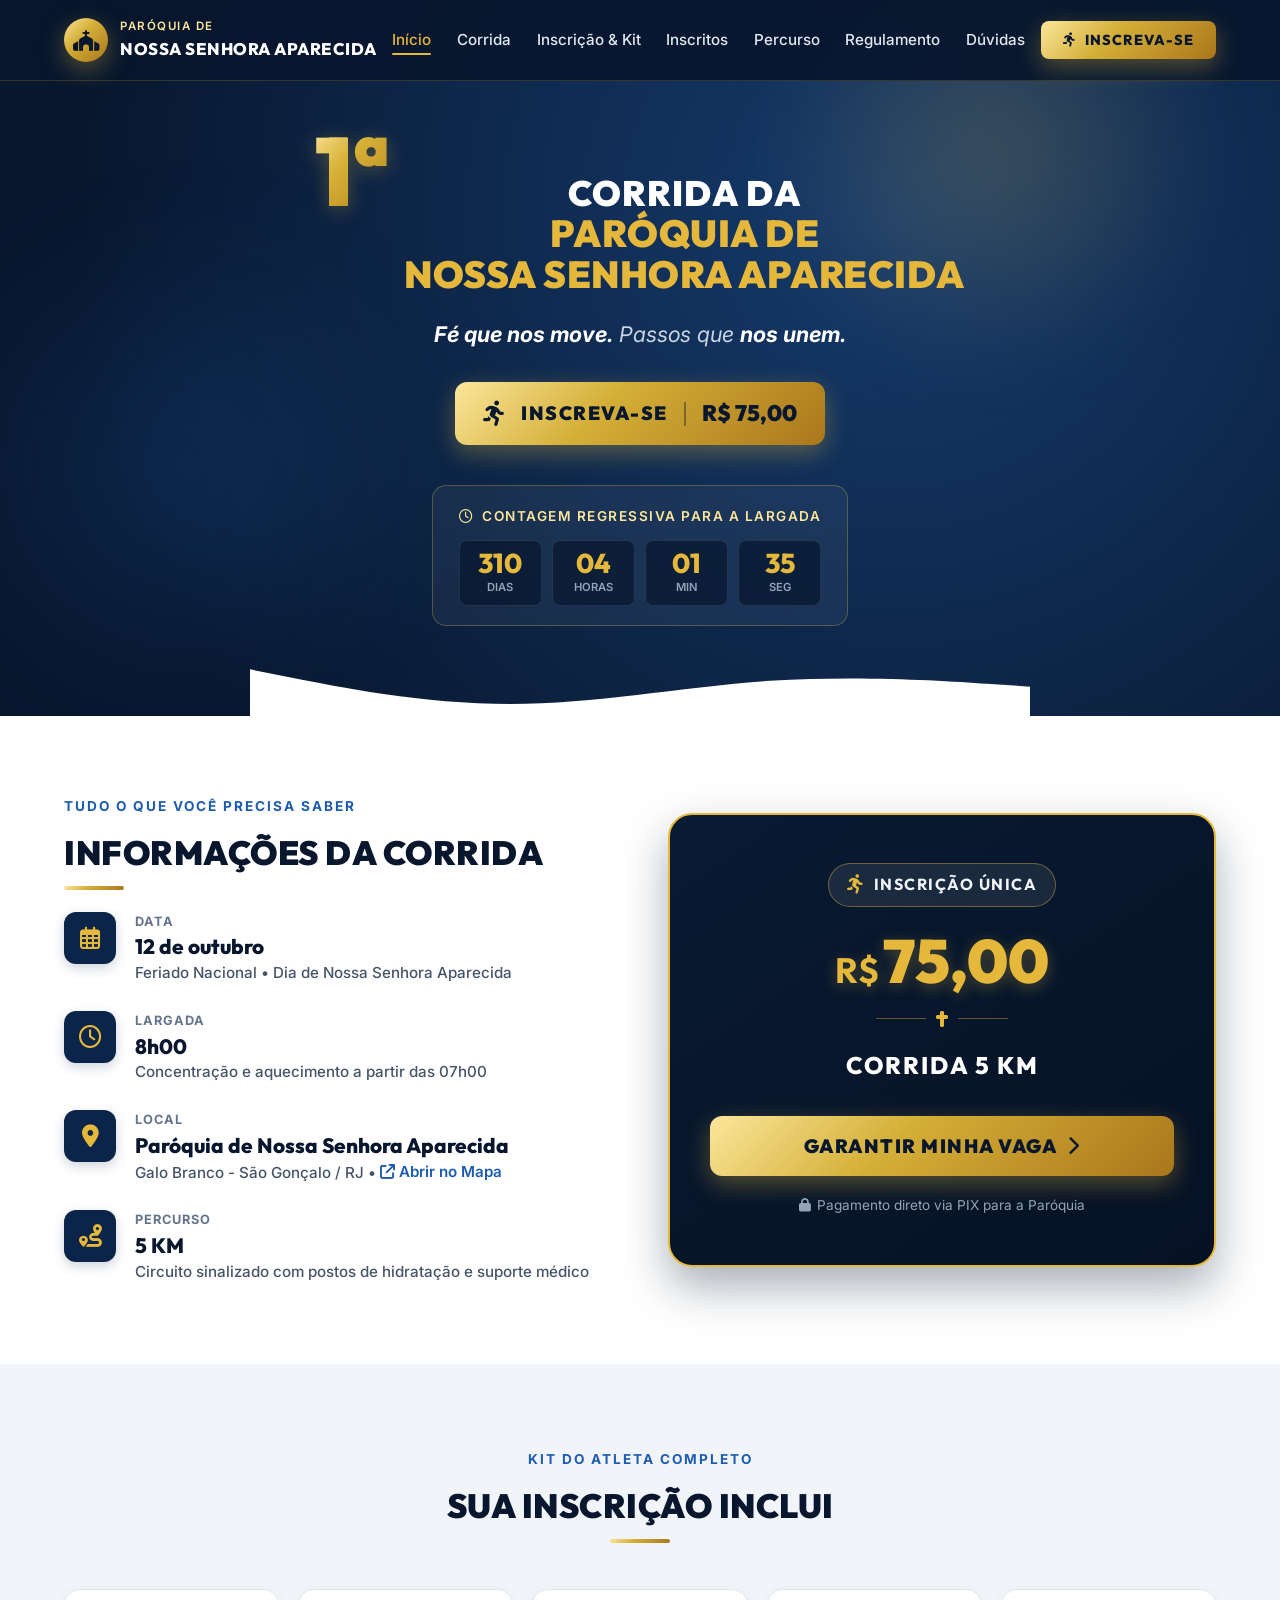
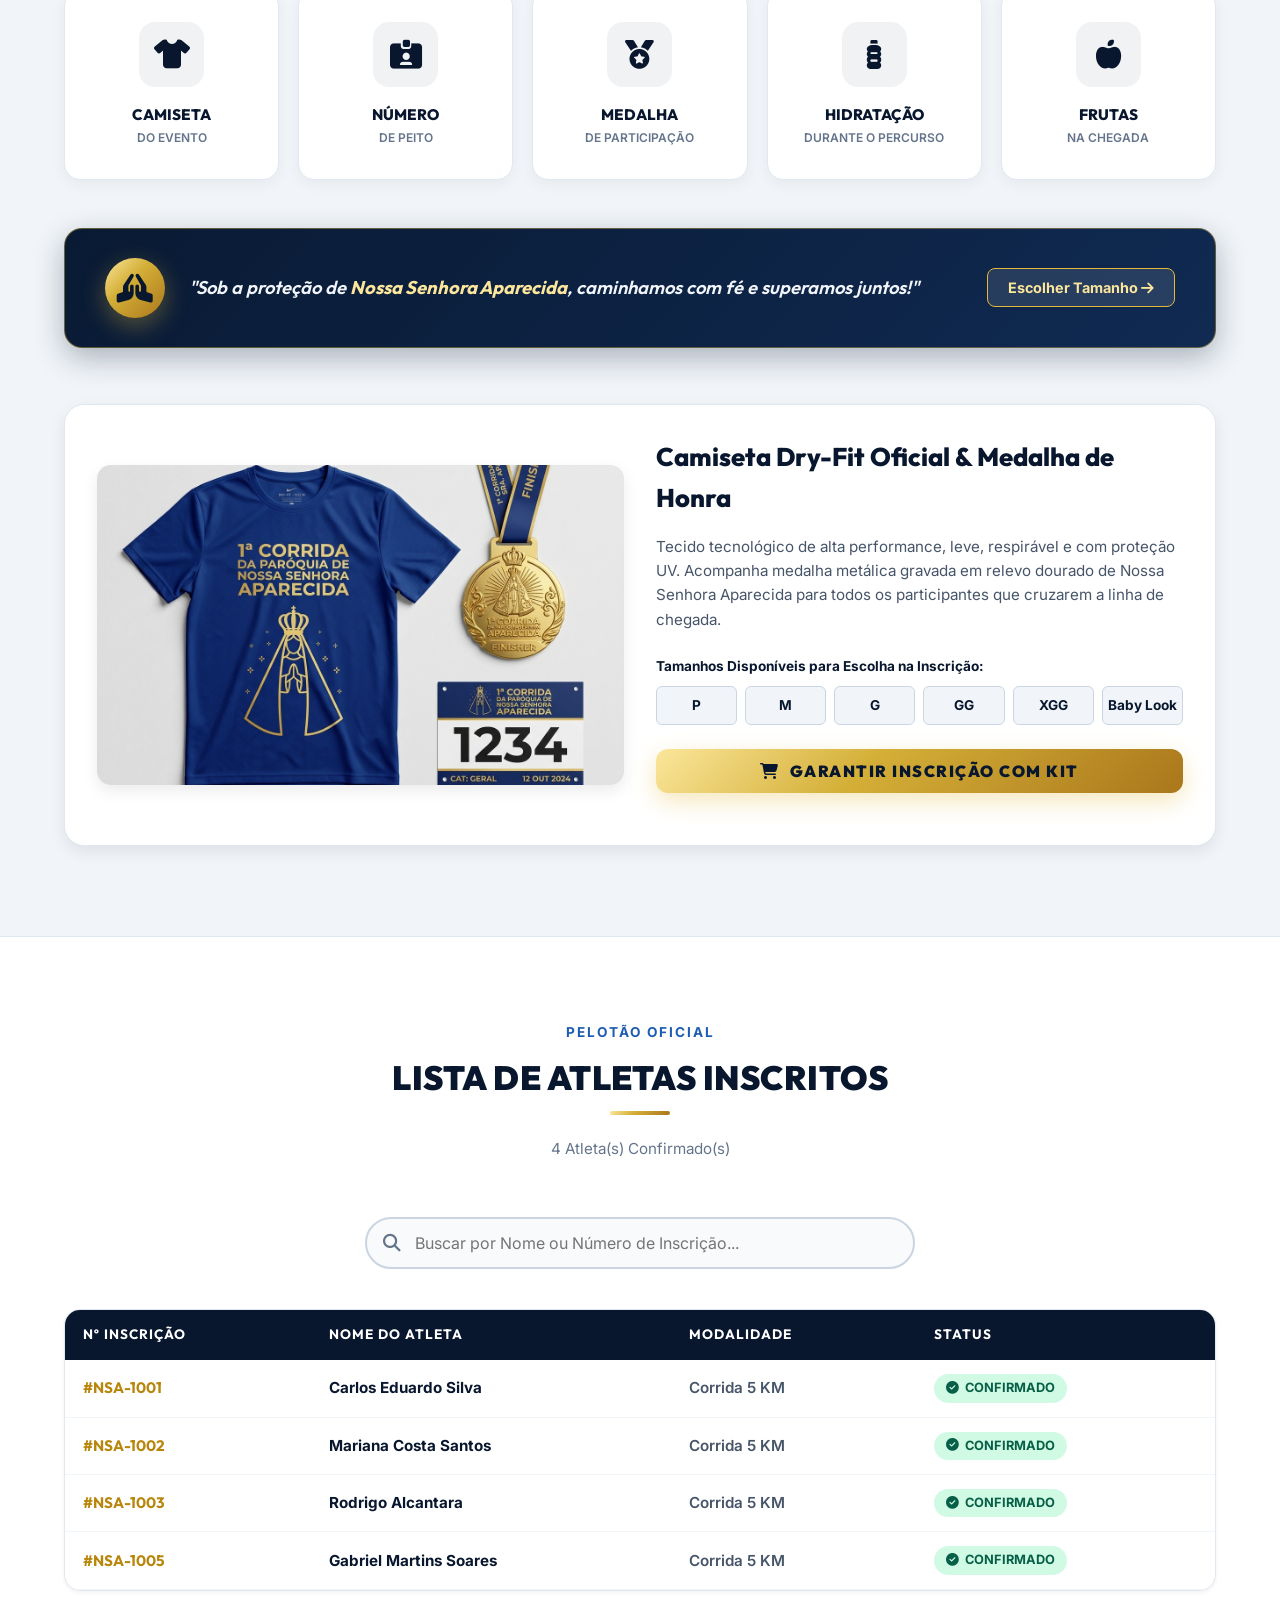
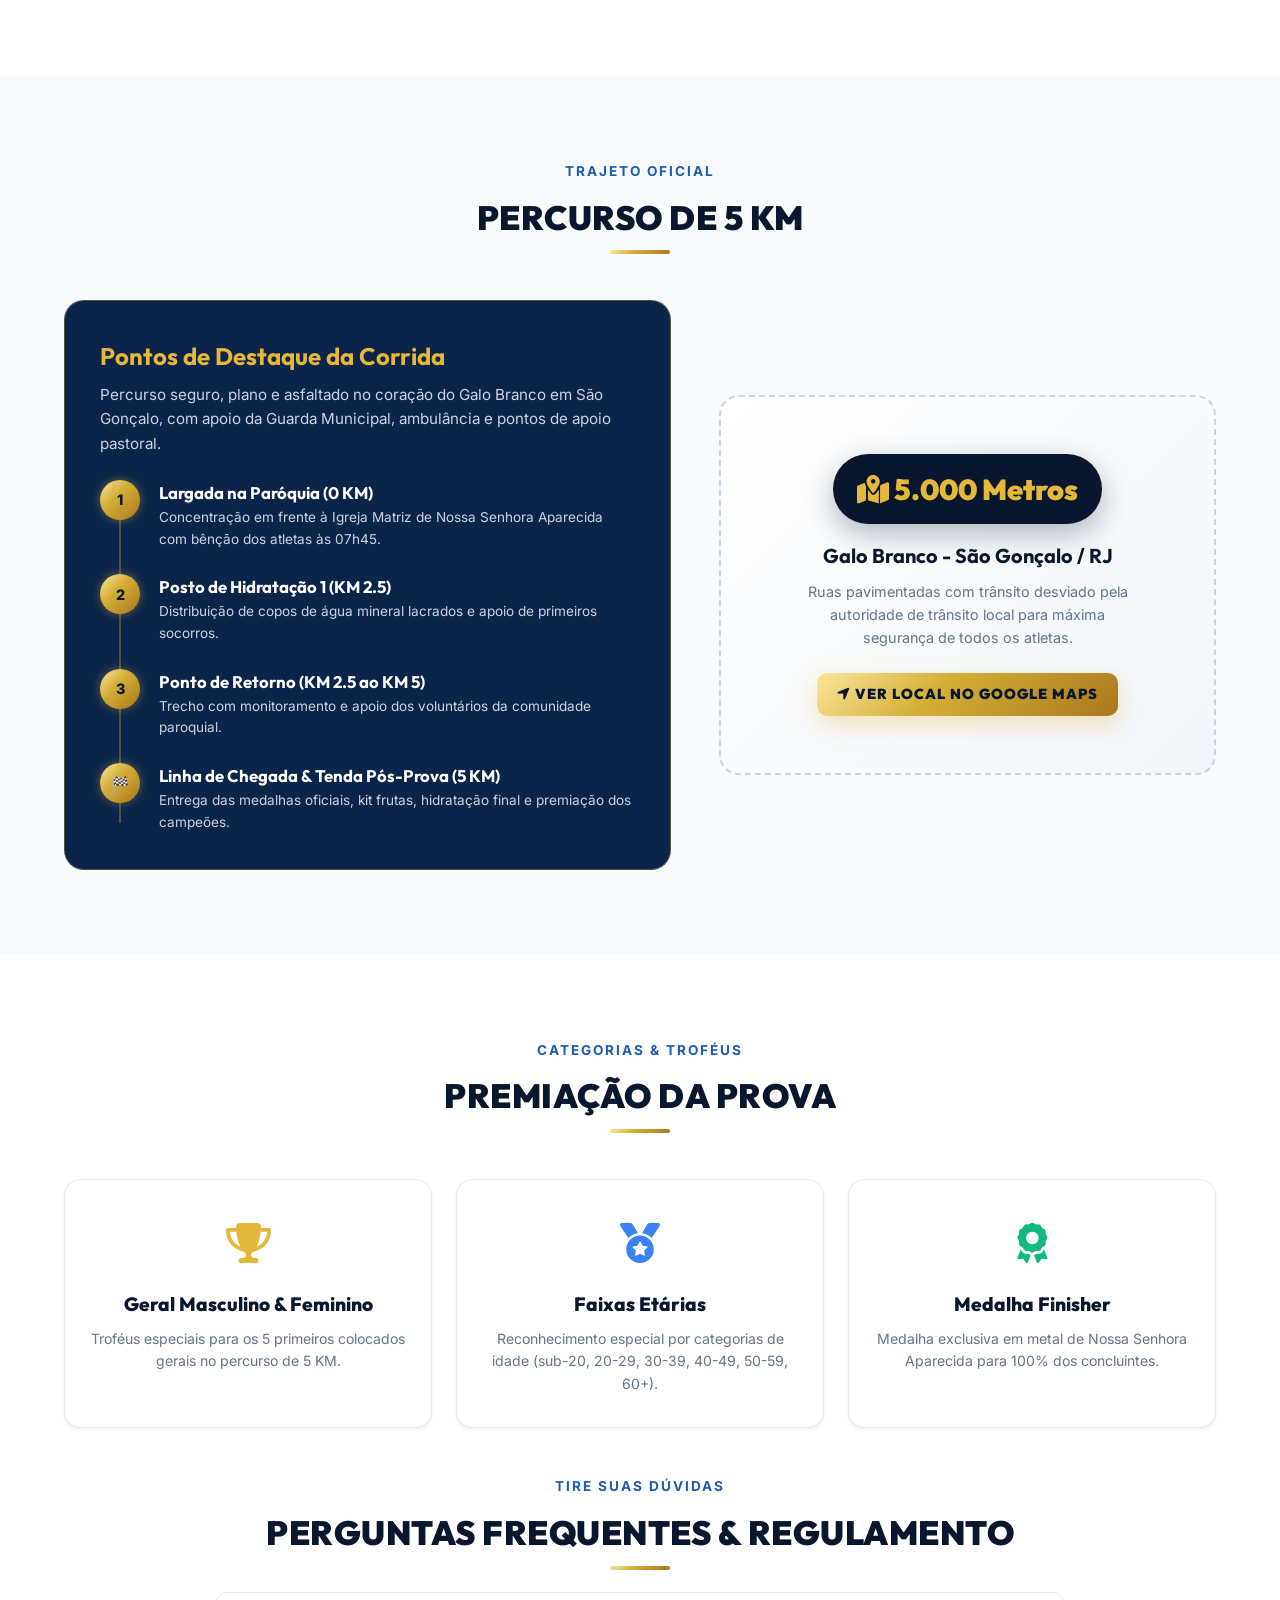
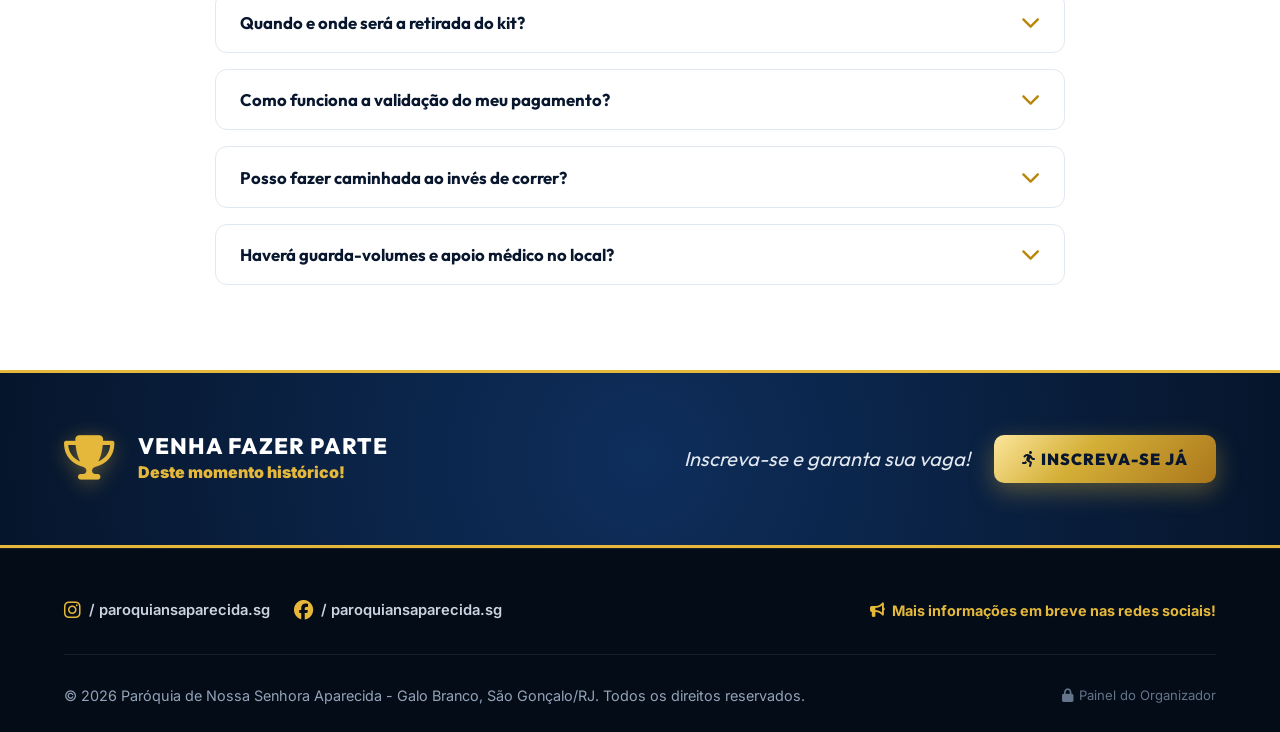
==== index.html @ e805dc50 "Initial commit: 1a Corrida Paroquia Nossa Senhora Aparecida" ====
<!DOCTYPE html>
<html lang="pt-BR">
<head>
  <meta charset="UTF-8">
  <meta name="viewport" content="width=device-width, initial-scale=1.0">
  <title>1ª Corrida da Paróquia de Nossa Senhora Aparecida | Galo Branco - SG</title>
  <meta name="description" content="Participe da 1ª Corrida da Paróquia de Nossa Senhora Aparecida em São Gonçalo/RJ. Percurso de 5 KM, camiseta oficial, medalha de participação, hidratação e frutas. Fé que nos move, passos que nos unem!">
  <meta name="keywords" content="Corrida Nossa Senhora Aparecida, Corrida de Rua São Gonçalo, Corrida 5km Galo Branco, Corrida da Padroeira">
  
  <!-- Favicon -->
  <link rel="icon" type="image/svg+xml" href="data:image/svg+xml,<svg xmlns='http://www.w3.org/2000/svg' viewBox='0 0 24 24' fill='%23e5b83b'><path d='M12 2L15 8L21 9L17 14L18 20L12 17L6 20L7 14L3 9L9 8L12 2Z'/></svg>">
  
  <!-- FontAwesome Icons -->
  <link rel="stylesheet" href="https://cdnjs.cloudflare.com/ajax/libs/font-awesome/6.4.2/css/all.min.css">
  
  <!-- Custom CSS -->
  <link rel="stylesheet" href="css/style.css">
</head>
<body>

  <!-- ==================== HEADER / NAVBAR ==================== -->
  <header class="header" id="header">
    <div class="container navbar">
      <a href="#inicio" class="nav-brand">
        <div class="brand-icon">
          <i class="fa-solid fa-church"></i>
        </div>
        <div class="brand-text">
          <span class="brand-sub">Paróquia de</span>
          <span class="brand-title">Nossa Senhora Aparecida</span>
        </div>
      </a>

      <nav>
        <ul class="nav-menu" id="nav-menu">
          <li><a href="#inicio" class="nav-link active">Início</a></li>
          <li><a href="#informacoes" class="nav-link">Corrida</a></li>
          <li><a href="#kit" class="nav-link">Inscrição & Kit</a></li>
          <li><a href="#inscritos" class="nav-link">Inscritos</a></li>
          <li><a href="#percurso" class="nav-link">Percurso</a></li>
          <li><a href="#regulamento" class="nav-link">Regulamento</a></li>
          <li><a href="#faq" class="nav-link">Dúvidas</a></li>
        </ul>
      </nav>

      <div style="display: flex; align-items: center; gap: 12px;">
        <button class="btn-header-cta" onclick="openRegistrationModal()">
          <i class="fa-solid fa-person-running"></i>
          <span>Inscreva-se</span>
        </button>
        <button class="nav-toggle" id="nav-toggle" aria-label="Abrir Menu">
          <i class="fa-solid fa-bars"></i>
        </button>
      </div>
    </div>
  </header>

  <!-- ==================== HERO SECTION ==================== -->
  <section class="hero" id="inicio">
    <div class="hero-glow-1"></div>
    <div class="hero-glow-2"></div>

    <div class="container hero-grid">
      <div class="hero-content">
        <div class="hero-edition">
          <span class="hero-number">1ª</span>
          <div class="hero-title-group">
            <h1 class="hero-title-top">Corrida da</h1>
            <h2 class="hero-title-church">Paróquia de<br>Nossa Senhora Aparecida</h2>
          </div>
        </div>

        <p class="hero-slogan">
          <strong>Fé que nos move.</strong> Passos que <strong>nos unem.</strong>
        </p>

        <div class="hero-cta-box" onclick="openRegistrationModal()">
          <span class="runner-icon"><i class="fa-solid fa-person-running"></i></span>
          <span class="cta-action">Inscreva-se</span>
          <span class="cta-divider"></span>
          <span class="cta-price">R$ 75,00</span>
        </div>

        <!-- Contagem Regressiva -->
        <div class="countdown-container">
          <div class="countdown-title">
            <i class="fa-regular fa-clock"></i>
            <span>Contagem Regressiva para a Largada</span>
          </div>
          <div class="countdown-grid">
            <div class="countdown-card">
              <div class="countdown-val" id="cd-days">00</div>
              <div class="countdown-lbl">Dias</div>
            </div>
            <div class="countdown-card">
              <div class="countdown-val" id="cd-hours">00</div>
              <div class="countdown-lbl">Horas</div>
            </div>
            <div class="countdown-card">
              <div class="countdown-val" id="cd-minutes">00</div>
              <div class="countdown-lbl">Min</div>
            </div>
            <div class="countdown-card">
              <div class="countdown-val" id="cd-seconds">00</div>
              <div class="countdown-lbl">Seg</div>
            </div>
          </div>
        </div>
      </div>
      </div>
    </div>

    <!-- Divisória em Onda Estilizada -->
    <div class="hero-wave-divider">
      <svg viewBox="0 0 1440 120" fill="none" xmlns="http://www.w3.org/2000/svg">
        <path d="M0,32L80,48C160,64,320,96,480,96C640,96,800,64,960,53.3C1120,43,1280,53,1360,58.7L1440,64L1440,120L1360,120C1280,120,1120,120,960,120C800,120,640,120,480,120C320,120,160,120,80,120L0,120Z" fill="#ffffff"/>
      </svg>
    </div>
  </section>

  <!-- ==================== INFORMAÇÕES DA CORRIDA & CARD DESTAQUE ==================== -->
  <section class="section-info-highlight" id="informacoes">
    <div class="container info-highlight-grid">
      
      <!-- Informações à Esquerda -->
      <div class="info-left-pane">
        <span class="section-tag">Tudo o que você precisa saber</span>
        <h2 class="section-main-title">Informações da Corrida</h2>

        <div class="info-list">
          <!-- Data -->
          <div class="info-item">
            <div class="info-icon-wrapper">
              <i class="fa-regular fa-calendar-days"></i>
            </div>
            <div class="info-content-box">
              <span class="info-label">Data</span>
              <span class="info-val">12 de outubro</span>
              <span class="info-subtext">Feriado Nacional • Dia de Nossa Senhora Aparecida</span>
            </div>
          </div>

          <!-- Largada -->
          <div class="info-item">
            <div class="info-icon-wrapper">
              <i class="fa-regular fa-clock"></i>
            </div>
            <div class="info-content-box">
              <span class="info-label">Largada</span>
              <span class="info-val">8h00</span>
              <span class="info-subtext">Concentração e aquecimento a partir das 07h00</span>
            </div>
          </div>

          <!-- Local -->
          <div class="info-item">
            <div class="info-icon-wrapper">
              <i class="fa-solid fa-location-dot"></i>
            </div>
            <div class="info-content-box">
              <span class="info-label">Local</span>
              <span class="info-val">Paróquia de Nossa Senhora Aparecida</span>
              <span class="info-subtext">Galo Branco - São Gonçalo / RJ • <a href="https://maps.google.com/?q=Paróquia+Nossa+Senhora+Aparecida+Galo+Branco+Sao+Goncalo" target="_blank" rel="noopener"><i class="fa-solid fa-arrow-up-right-from-square"></i> Abrir no Mapa</a></span>
            </div>
          </div>

          <!-- Percurso -->
          <div class="info-item">
            <div class="info-icon-wrapper">
              <i class="fa-solid fa-route"></i>
            </div>
            <div class="info-content-box">
              <span class="info-label">Percurso</span>
              <span class="info-val">5 KM</span>
              <span class="info-subtext">Circuito sinalizado com postos de hidratação e suporte médico</span>
            </div>
          </div>
        </div>
      </div>

      <!-- Card Inscrição Única à Direita -->
      <div class="card-registration-highlight">
        <div class="card-reg-header">
          <i class="fa-solid fa-person-running card-reg-header-icon"></i>
          <span class="card-reg-header-text">Inscrição Única</span>
        </div>

        <div class="card-reg-price">
          <span>R$</span>75,00
        </div>

        <div class="card-reg-divider">
          <i class="fa-solid fa-cross"></i>
        </div>

        <div class="card-reg-modality">
          Corrida 5 KM
        </div>

        <button class="btn-guarantee-spot" onclick="openRegistrationModal()">
          <span>Garantir Minha Vaga</span>
          <i class="fa-solid fa-chevron-right"></i>
        </button>

        <div class="card-reg-security">
          <i class="fa-solid fa-lock"></i>
          <span>Pagamento direto via PIX para a Paróquia</span>
        </div>
      </div>

    </div>
  </section>

  <!-- ==================== SUA INSCRIÇÃO INCLUI ==================== -->
  <section class="section-included" id="kit">
    <div class="container">
      
      <div class="section-center-header">
        <span class="section-tag">Kit do Atleta Completo</span>
        <h2 class="section-main-title">Sua Inscrição Inclui</h2>
      </div>

      <!-- 5 Itens Oficiais -->
      <div class="kit-grid">
        <div class="kit-item-card">
          <div class="kit-icon-box">
            <i class="fa-solid fa-shirt"></i>
          </div>
          <h3 class="kit-item-title">Camiseta</h3>
          <p class="kit-item-desc">do Evento</p>
        </div>

        <div class="kit-item-card">
          <div class="kit-icon-box">
            <i class="fa-solid fa-id-card-clip"></i>
          </div>
          <h3 class="kit-item-title">Número</h3>
          <p class="kit-item-desc">de Peito</p>
        </div>

        <div class="kit-item-card">
          <div class="kit-icon-box">
            <i class="fa-solid fa-medal"></i>
          </div>
          <h3 class="kit-item-title">Medalha</h3>
          <p class="kit-item-desc">de Participação</p>
        </div>

        <div class="kit-item-card">
          <div class="kit-icon-box">
            <i class="fa-solid fa-bottle-water"></i>
          </div>
          <h3 class="kit-item-title">Hidratação</h3>
          <p class="kit-item-desc">durante o percurso</p>
        </div>

        <div class="kit-item-card">
          <div class="kit-icon-box">
            <i class="fa-solid fa-apple-whole"></i>
          </div>
          <h3 class="kit-item-title">Frutas</h3>
          <p class="kit-item-desc">na chegada</p>
        </div>
      </div>

      <!-- Banner Devocional -->
      <div class="devotional-banner">
        <div class="devotional-left">
          <div class="devotional-icon-wrap">
            <i class="fa-solid fa-hands-praying"></i>
          </div>
          <p class="devotional-quote">
            "Sob a proteção de <span>Nossa Senhora Aparecida</span>, caminhamos com fé e superamos juntos!"
          </p>
        </div>
        <button class="btn-view-kit-modal" onclick="openRegistrationModal()">
          Escolher Tamanho <i class="fa-solid fa-arrow-right"></i>
        </button>
      </div>

      <!-- Showcase Visual do Kit -->
      <div class="kit-visual-showcase">
        <div class="kit-showcase-img">
          <img src="assets/kit.jpg" alt="Kit Oficial da 1ª Corrida da Paróquia de Nossa Senhora Aparecida">
        </div>
        <div class="kit-showcase-content">
          <h3>Camiseta Dry-Fit Oficial & Medalha de Honra</h3>
          <p>
            Tecido tecnológico de alta performance, leve, respirável e com proteção UV. Acompanha medalha metálica gravada em relevo dourado de Nossa Senhora Aparecida para todos os participantes que cruzarem a linha de chegada.
          </p>
          <div style="margin-bottom: 0.5rem; font-weight: 700; font-size: 0.85rem; color: var(--color-primary-navy);">
            Tamanhos Disponíveis para Escolha na Inscrição:
          </div>
          <div class="size-table-preview">
            <div class="size-pill">P</div>
            <div class="size-pill">M</div>
            <div class="size-pill">G</div>
            <div class="size-pill">GG</div>
            <div class="size-pill">XGG</div>
            <div class="size-pill">Baby Look</div>
          </div>
          <button class="btn-guarantee-spot" style="padding: 12px 20px; font-size: 1rem;" onclick="openRegistrationModal()">
            <i class="fa-solid fa-cart-shopping"></i> Garantir Inscrição com Kit
          </button>
        </div>
      </div>

    </div>
  </section>

  <!-- ==================== LISTA DE INSCRITOS (CONFIRMADOS) ==================== -->
  <section class="section-athletes-list" id="inscritos">
    <div class="container">
      <div class="section-center-header">
        <span class="section-tag">Pelotão Oficial</span>
        <h2 class="section-main-title">Lista de Atletas Inscritos</h2>
        <p style="color: #64748b; font-size: 0.95rem; margin-top: 0.5rem;" id="publicAthletesCount">
          Carregando inscritos...
        </p>
      </div>

      <!-- Barra de Busca -->
      <div class="athletes-search-box">
        <i class="fa-solid fa-magnifying-glass search-icon"></i>
        <input type="text" class="search-input" placeholder="Buscar por Nome ou Número de Inscrição..." oninput="handlePublicSearch(event)">
      </div>

      <!-- Tabela de Inscritos -->
      <div class="athletes-table-card">
        <div style="overflow-x: auto;">
          <table class="athletes-table">
            <thead>
              <tr>
                <th>Nº Inscrição</th>
                <th>Nome do Atleta</th>
                <th>Modalidade</th>
                <th>Status</th>
              </tr>
            </thead>
            <tbody id="publicAthletesTableBody">
              <!-- Preenchido dinamicamente via app.js -->
            </tbody>
          </table>
        </div>
      </div>
    </div>
  </section>

  <!-- ==================== PERCURSO 5 KM ==================== -->
  <section class="section-route" id="percurso">
    <div class="container">
      <div class="section-center-header">
        <span class="section-tag">Trajeto Oficial</span>
        <h2 class="section-main-title">Percurso de 5 KM</h2>
      </div>

      <div class="route-grid">
        <div class="route-info-box">
          <h3 style="font-family: var(--font-heading); font-size: 1.5rem; color: var(--color-gold); margin-bottom: 0.5rem;">
            Pontos de Destaque da Corrida
          </h3>
          <p style="font-size: 0.95rem; color: #cbd5e1;">
            Percurso seguro, plano e asfaltado no coração do Galo Branco em São Gonçalo, com apoio da Guarda Municipal, ambulância e pontos de apoio pastoral.
          </p>

          <div class="route-steps-timeline">
            <div class="route-step">
              <div class="route-step-icon">1</div>
              <div class="route-step-text">
                <h4>Largada na Paróquia (0 KM)</h4>
                <p>Concentração em frente à Igreja Matriz de Nossa Senhora Aparecida com bênção dos atletas às 07h45.</p>
              </div>
            </div>

            <div class="route-step">
              <div class="route-step-icon">2</div>
              <div class="route-step-text">
                <h4>Posto de Hidratação 1 (KM 2.5)</h4>
                <p>Distribuição de copos de água mineral lacrados e apoio de primeiros socorros.</p>
              </div>
            </div>

            <div class="route-step">
              <div class="route-step-icon">3</div>
              <div class="route-step-text">
                <h4>Ponto de Retorno (KM 2.5 ao KM 5)</h4>
                <p>Trecho com monitoramento e apoio dos voluntários da comunidade paroquial.</p>
              </div>
            </div>

            <div class="route-step">
              <div class="route-step-icon">🏁</div>
              <div class="route-step-text">
                <h4>Linha de Chegada & Tenda Pós-Prova (5 KM)</h4>
                <p>Entrega das medalhas oficiais, kit frutas, hidratação final e premiação dos campeões.</p>
              </div>
            </div>
          </div>
        </div>

        <div class="route-map-visual">
          <div class="route-map-badge">
            <i class="fa-solid fa-map-location-dot"></i> 5.000 Metros
          </div>
          <h4 style="font-family: var(--font-heading); font-size: 1.25rem; color: var(--color-primary-navy); margin-bottom: 0.5rem;">
            Galo Branco - São Gonçalo / RJ
          </h4>
          <p style="color: #64748b; font-size: 0.9rem; max-width: 320px; margin-bottom: 1.5rem;">
            Ruas pavimentadas com trânsito desviado pela autoridade de trânsito local para máxima segurança de todos os atletas.
          </p>
          <a href="https://maps.google.com/?q=Paróquia+Nossa+Senhora+Aparecida+Galo+Branco+Sao+Goncalo" target="_blank" rel="noopener" class="btn-banner-action" style="font-size: 0.9rem; padding: 10px 20px;">
            <i class="fa-solid fa-location-arrow"></i> Ver Local no Google Maps
          </a>
        </div>
      </div>
    </div>
  </section>

  <!-- ==================== PREMIAÇÃO & REGULAMENTO ==================== -->
  <section class="section-rules" id="regulamento">
    <div class="container">
      <div class="section-center-header">
        <span class="section-tag">Categorias & Troféus</span>
        <h2 class="section-main-title">Premiação da Prova</h2>
      </div>

      <div class="prizes-grid">
        <div class="prize-card">
          <div class="prize-badge-icon" style="color: #e5b83b;">
            <i class="fa-solid fa-trophy"></i>
          </div>
          <h3 class="prize-title">Geral Masculino & Feminino</h3>
          <p class="prize-desc">Troféus especiais para os 5 primeiros colocados gerais no percurso de 5 KM.</p>
        </div>

        <div class="prize-card">
          <div class="prize-badge-icon" style="color: #3b82f6;">
            <i class="fa-solid fa-medal"></i>
          </div>
          <h3 class="prize-title">Faixas Etárias</h3>
          <p class="prize-desc">Reconhecimento especial por categorias de idade (sub-20, 20-29, 30-39, 40-49, 50-59, 60+).</p>
        </div>

        <div class="prize-card">
          <div class="prize-badge-icon" style="color: #10b981;">
            <i class="fa-solid fa-award"></i>
          </div>
          <h3 class="prize-title">Medalha Finisher</h3>
          <p class="prize-desc">Medalha exclusiva em metal de Nossa Senhora Aparecida para 100% dos concluintes.</p>
        </div>
      </div>

      <!-- FAQ & Regras -->
      <div class="section-center-header" style="margin-bottom: 2rem;" id="faq">
        <span class="section-tag">Tire suas Dúvidas</span>
        <h2 class="section-main-title">Perguntas Frequentes & Regulamento</h2>
      </div>

      <div class="faq-accordion">
        <div class="faq-item">
          <button class="faq-question">
            <span>Quando e onde será a retirada do kit?</span>
            <i class="fa-solid fa-chevron-down faq-icon"></i>
          </button>
          <div class="faq-answer">
            <p>A entrega dos kits ocorrerá na secretaria da Paróquia de Nossa Senhora Aparecida nos dias 10 e 11 de Outubro, das 09h às 18h, e no dia da prova das 06h30 às 07h30 (apenas para inscritos de outras cidades). Apresente documento com foto e o comprovante de inscrição.</p>
          </div>
        </div>

        <div class="faq-item">
          <button class="faq-question">
            <span>Como funciona a validação do meu pagamento?</span>
            <i class="fa-solid fa-chevron-down faq-icon"></i>
          </button>
          <div class="faq-answer">
            <p>Ao concluir a inscrição pelo site, efetue o PIX no valor de R$ 75,00 e clique no botão para enviar o comprovante no WhatsApp da Paróquia. A equipe paroquial validará seu pagamento e seu nome aparecerá na aba "Inscritos" como confirmado.</p>
          </div>
        </div>

        <div class="faq-item">
          <button class="faq-question">
            <span>Posso fazer caminhada ao invés de correr?</span>
            <i class="fa-solid fa-chevron-down faq-icon"></i>
          </button>
          <div class="faq-answer">
            <p>Com certeza! O evento celebra a união e a devoção. Você pode completar o percurso no seu próprio ritmo, seja correndo ou caminhando com a sua família.</p>
          </div>
        </div>

        <div class="faq-item">
          <button class="faq-question">
            <span>Haverá guarda-volumes e apoio médico no local?</span>
            <i class="fa-solid fa-chevron-down faq-icon"></i>
          </button>
          <div class="faq-answer">
            <p>Sim, contaremos com guarda-volumes gratuito para itens pessoais, banheiros, postos de água, frutas e equipe de socorristas com ambulância de prontidão durante todo o evento.</p>
          </div>
        </div>
      </div>

    </div>
  </section>

  <!-- ==================== BANNER DE CHAMADA ==================== -->
  <section class="section-cta-banner">
    <div class="container cta-banner-wrapper">
      <div class="cta-banner-left">
        <div class="trophy-badge">
          <i class="fa-solid fa-trophy"></i>
        </div>
        <div class="cta-banner-text">
          <h3>Venha fazer parte</h3>
          <span>Deste momento histórico!</span>
        </div>
      </div>

      <div class="cta-banner-right">
        <p>Inscreva-se e garanta sua vaga!</p>
        <button class="btn-banner-action" onclick="openRegistrationModal()">
          <i class="fa-solid fa-person-running"></i> Inscreva-se Já
        </button>
      </div>
    </div>
  </section>

  <!-- ==================== FOOTER ==================== -->
  <footer class="footer">
    <div class="container">
      <div class="footer-top">
        <div class="footer-social-links">
          <a href="https://instagram.com/paroquiansaparecida.sg" target="_blank" rel="noopener" class="social-link-item">
            <i class="fa-brands fa-instagram" style="font-size: 1.2rem; color: var(--color-gold);"></i>
            <span>/ paroquiansaparecida.sg</span>
          </a>
          <a href="https://facebook.com/paroquiansaparecida.sg" target="_blank" rel="noopener" class="social-link-item">
            <i class="fa-brands fa-facebook" style="font-size: 1.2rem; color: var(--color-gold);"></i>
            <span>/ paroquiansaparecida.sg</span>
          </a>
        </div>

        <div style="display: flex; align-items: center; gap: 8px; color: var(--color-gold); font-weight: 700; font-size: 0.9rem;">
          <i class="fa-solid fa-bullhorn"></i>
          <span>Mais informações em breve nas redes sociais!</span>
        </div>
      </div>

      <div class="footer-bottom">
        <p>© 2026 Paróquia de Nossa Senhora Aparecida - Galo Branco, São Gonçalo/RJ. Todos os direitos reservados.</p>
        <a href="admin.html" class="admin-login-link">
          <i class="fa-solid fa-lock"></i> Painel do Organizador
        </a>
      </div>
    </div>
  </footer>

  <!-- ==================== MODAL DE INSCRIÇÃO INTERATIVO ==================== -->
  <div class="modal-overlay" id="registrationModal" role="dialog" aria-modal="true" aria-labelledby="modalTitle">
    <div class="modal-container">
      <div class="modal-header">
        <div class="modal-header-title" id="modalTitle">
          Inscrição • <span>1ª Corrida NSA</span>
        </div>
        <button class="btn-close-modal" onclick="closeRegistrationModal()" aria-label="Fechar Modal">
          <i class="fa-solid fa-xmark"></i>
        </button>
      </div>

      <!-- Indicador de Etapas -->
      <div class="steps-indicator">
        <div class="step-tab active" id="tab-step-1">
          <span class="step-num">1</span>
          <span>Dados do Atleta</span>
        </div>
        <div class="step-tab" id="tab-step-2">
          <span class="step-num">2</span>
          <span>Escolha do Kit</span>
        </div>
        <div class="step-tab" id="tab-step-3">
          <span class="step-num">3</span>
          <span>PIX & Envio</span>
        </div>
      </div>

      <div class="modal-body">
        
        <!-- PASSO 1: DADOS DO ATLETA -->
        <form id="form-step-1" class="form-step active" onsubmit="handleStep1Submit(event)">
          <div class="form-group">
            <label class="form-label" for="athlete-name">Nome Completo *</label>
            <input type="text" id="athlete-name" class="form-input" placeholder="Ex: Maria da Silva" required>
          </div>

          <div class="form-group-row">
            <div class="form-group">
              <label class="form-label" for="athlete-cpf">CPF *</label>
              <input type="text" id="athlete-cpf" class="form-input" placeholder="000.000.000-00" required maxlength="14">
            </div>
            <div class="form-group">
              <label class="form-label" for="athlete-birth">Data de Nascimento *</label>
              <input type="date" id="athlete-birth" class="form-input" required>
            </div>
          </div>

          <div class="form-group-row">
            <div class="form-group">
              <label class="form-label" for="athlete-phone">WhatsApp / Celular *</label>
              <input type="tel" id="athlete-phone" class="form-input" placeholder="(21) 99999-9999" required maxlength="15">
            </div>
            <div class="form-group">
              <label class="form-label" for="athlete-gender">Sexo *</label>
              <select id="athlete-gender" class="form-select" required>
                <option value="">Selecione...</option>
                <option value="Feminino">Feminino</option>
                <option value="Masculino">Masculino</option>
              </select>
            </div>
          </div>

          <div class="form-group">
            <label class="form-label" for="athlete-email">E-mail para Confirmação *</label>
            <input type="email" id="athlete-email" class="form-input" placeholder="seuemail@exemplo.com" required>
          </div>

          <div class="form-nav-buttons">
            <button type="submit" class="btn-form-next">
              Avançar para o Kit <i class="fa-solid fa-arrow-right"></i>
            </button>
          </div>
        </form>

        <!-- PASSO 2: ESCOLHA DO KIT -->
        <form id="form-step-2" class="form-step" onsubmit="handleStep2Submit(event)">
          <div class="form-group">
            <label class="form-label">Modalidade Selecionada</label>
            <input type="text" class="form-input" value="Corrida & Caminhada 5 KM — R$ 75,00" readonly style="background: #f1f5f9; font-weight: 700; color: var(--color-primary-navy);">
          </div>

          <div class="form-group">
            <label class="form-label">Selecione o Tamanho da sua Camiseta Dry-Fit Oficial *</label>
            <div class="shirt-picker-grid">
              <label class="shirt-option">
                <input type="radio" name="shirt-size" value="P" required checked>
                <span class="shirt-label">P</span>
              </label>
              <label class="shirt-option">
                <input type="radio" name="shirt-size" value="M">
                <span class="shirt-label">M</span>
              </label>
              <label class="shirt-option">
                <input type="radio" name="shirt-size" value="G">
                <span class="shirt-label">G</span>
              </label>
              <label class="shirt-option">
                <input type="radio" name="shirt-size" value="GG">
                <span class="shirt-label">GG</span>
              </label>
              <label class="shirt-option">
                <input type="radio" name="shirt-size" value="XGG">
                <span class="shirt-label">XGG</span>
              </label>
              <label class="shirt-option">
                <input type="radio" name="shirt-size" value="Baby Look M">
                <span class="shirt-label">Baby M</span>
              </label>
              <label class="shirt-option">
                <input type="radio" name="shirt-size" value="Baby Look G">
                <span class="shirt-label">Baby G</span>
              </label>
            </div>
          </div>

          <div class="form-group" style="margin-top: 1.5rem;">
            <label style="display: flex; align-items: flex-start; gap: 10px; font-size: 0.85rem; color: #475569; cursor: pointer;">
              <input type="checkbox" id="terms-agree" required style="margin-top: 3px;">
              <span>Declaro que estou em plenas condições de saúde para participar do evento e concordo com os termos do regulamento oficial da prova.</span>
            </label>
          </div>

          <div class="form-nav-buttons">
            <button type="button" class="btn-form-prev" onclick="goToStep(1)">
              <i class="fa-solid fa-arrow-left"></i> Voltar
            </button>
            <button type="submit" class="btn-form-next">
              Gerar PIX de R$ 75,00 <i class="fa-solid fa-arrow-right"></i>
            </button>
          </div>
        </form>

        <!-- PASSO 3: PAGAMENTO PIX & WHATSAPP -->
        <div id="form-step-3" class="form-step">
          <div class="pix-qr-container">
            <span style="background: rgba(229, 184, 59, 0.15); color: var(--color-primary-navy); padding: 4px 12px; border-radius: 50px; font-size: 0.8rem; font-weight: 800; text-transform: uppercase;">
              Valor Fixo Travado
            </span>
            <div style="font-size: 2.2rem; font-weight: 900; color: var(--color-primary-navy); margin: 0.5rem 0;">
              R$ 75,00
            </div>
            <p style="font-size: 0.85rem; color: #64748b; margin-bottom: 1rem;">
              Abra o aplicativo do seu banco, escolha <strong>Pagar com PIX</strong> e aponte a câmera para o QR Code abaixo:
            </p>
            
            <div class="pix-qr-box">
              <svg viewBox="0 0 100 100" fill="#08172e">
                <path d="M0 0h30v30H0zm5 5h20v20H5zm5 5h10v10H10zM70 0h30v30H70zm5 5h20v20H75zm5 5h10v10H80zM0 70h30v30H0zm5 5h20v20H5zm5 5h10v10H10zM35 10h5v15h-5zM45 5h15v5h-15zM50 15h10v10h-10zM35 35h10v10h-10zM50 35h15v5h-15zM75 35h10v10h-10zM35 50h5v20h-5zM45 50h10v10h-10zM60 45h10v15h-10zM75 55h20v5h-20zM45 75h10v20h-10zM60 70h15v5h-15zM80 70h15v15h-15zM60 85h10v10h-10zM80 90h15v5h-15z"/>
              </svg>
            </div>

            <div class="pix-copy-box">
              <input type="text" id="pix-code-field" class="pix-code-input" value="00020126580014br.gov.bcb.pix0136paroquiansaparecida@sg.org.br520400005303986540575.005802BR5925PAROQUIA NSA SG6009SAO GONCALO62070503***6304ABCD" readonly>
              <button class="btn-copy-pix" onclick="copyPixCode()">
                <i class="fa-regular fa-copy"></i> Copiar Chave
              </button>
            </div>
          </div>

          <div style="background: #f8fafc; border: 1px solid #e2e8f0; border-radius: 12px; padding: 1.2rem; margin-bottom: 1.5rem; text-align: center;">
            <strong style="color: var(--color-primary-navy); font-size: 0.95rem; display: block; margin-bottom: 4px;">
              Último Passo Obrigatório:
            </strong>
            <p style="font-size: 0.85rem; color: #475569;">
              Após pagar no banco, clique no botão abaixo para <strong>enviar o comprovante para a Paróquia</strong>. Assim que a secretaria validar, seu nome aparecerá na <strong>Lista Oficial de Inscritos</strong>!
            </p>

            <a id="btnSendWhatsappProof" href="#" target="_blank" rel="noopener" class="btn-whatsapp-proof">
              <i class="fa-brands fa-whatsapp" style="font-size: 1.5rem;"></i>
              <span>Enviar Comprovante no WhatsApp</span>
            </a>
          </div>

          <div class="form-nav-buttons">
            <button type="button" class="btn-form-prev" onclick="closeRegistrationModal()">
              Concluir & Fechar
            </button>
          </div>
        </div>

      </div>
    </div>
  </div>

  <!-- Toast Notification -->
  <div class="toast-msg" id="toastMsg">
    Chave PIX copiada com sucesso!
  </div>

  <!-- Custom JavaScript -->
  <script src="js/app.js"></script>
</body>
</html>
---- css/style.css ----
/* ==========================================================================
   1ª CORRIDA DA PARÓQUIA DE NOSSA SENHORA APARECIDA - CSS DESIGN SYSTEM
   ========================================================================== */

@import url('https://fonts.googleapis.com/css2?family=Montserrat:ital,wght@0,300;0,400;0,600;0,700;0,800;0,900;1,400;1,700&family=Outfit:wght@400;500;600;700;800;900&family=Inter:wght@300;400;500;600;700&display=swap');

:root {
  /* Brand Colors */
  --color-primary-navy: #08172e;
  --color-primary-blue: #0b254a;
  --color-primary-light: #16437e;
  --color-accent-blue: #1d5cb0;
  
  --color-gold-light: #fbe69b;
  --color-gold: #e5b83b;
  --color-gold-dark: #b8860b;
  --color-gold-metallic: linear-gradient(135deg, #fbe69b 0%, #d4af37 40%, #aa771c 100%);
  --color-gold-hover: linear-gradient(135deg, #fff0b8 0%, #e5c158 50%, #c49020 100%);

  --color-bg-light: #f8fafc;
  --color-bg-white: #ffffff;
  --color-bg-card: #0c2347;
  
  --color-text-dark: #1e293b;
  --color-text-muted: #64748b;
  --color-text-light: #f1f5f9;
  --color-text-gold: #e5b83b;

  --color-success: #10b981;
  --color-warning: #f59e0b;
  --color-danger: #ef4444;
  --color-border: #e2e8f0;
  --color-border-dark: rgba(212, 175, 55, 0.25);

  /* Typography */
  --font-heading: 'Outfit', 'Montserrat', sans-serif;
  --font-body: 'Inter', sans-serif;

  /* Shadows */
  --shadow-sm: 0 2px 4px rgba(0, 0, 0, 0.05);
  --shadow-md: 0 6px 16px rgba(0, 0, 0, 0.08);
  --shadow-lg: 0 12px 30px rgba(0, 0, 0, 0.15);
  --shadow-gold: 0 8px 25px rgba(229, 184, 59, 0.35);
  --shadow-navy: 0 10px 30px rgba(8, 23, 46, 0.3);

  /* Transitions */
  --transition-fast: 0.2s ease;
  --transition-normal: 0.3s ease;
  --transition-smooth: 0.4s cubic-bezier(0.16, 1, 0.3, 1);
}

/* Reset & Basics */
*, *::before, *::after {
  box-sizing: border-box;
  margin: 0;
  padding: 0;
}

html {
  scroll-behavior: smooth;
  font-size: 16px;
}

body {
  font-family: var(--font-body);
  background-color: var(--color-bg-light);
  color: var(--color-text-dark);
  line-height: 1.6;
  overflow-x: hidden;
  -webkit-font-smoothing: antialiased;
}

img {
  max-width: 100%;
  height: auto;
  display: block;
}

a {
  text-decoration: none;
  color: inherit;
  transition: var(--transition-fast);
}

ul {
  list-style: none;
}

button, input, select, textarea {
  font-family: inherit;
}

.container {
  width: 100%;
  max-width: 1200px;
  margin: 0 auto;
  padding: 0 1.5rem;
}

/* ==========================================================================
   HEADER & NAVBAR
   ========================================================================== */
.header {
  position: fixed;
  top: 0;
  left: 0;
  width: 100%;
  z-index: 1000;
  background: rgba(8, 23, 46, 0.95);
  backdrop-filter: blur(12px);
  -webkit-backdrop-filter: blur(12px);
  border-bottom: 1px solid rgba(229, 184, 59, 0.2);
  transition: var(--transition-normal);
}

.header.scrolled {
  box-shadow: 0 4px 20px rgba(0, 0, 0, 0.3);
  background: rgba(6, 18, 36, 0.98);
}

.navbar {
  display: flex;
  align-items: center;
  justify-content: space-between;
  height: 80px;
}

.nav-brand {
  display: flex;
  align-items: center;
  gap: 12px;
  color: #fff;
}

.brand-icon {
  width: 44px;
  height: 44px;
  display: flex;
  align-items: center;
  justify-content: center;
  background: var(--color-gold-metallic);
  border-radius: 50%;
  color: var(--color-primary-navy);
  box-shadow: var(--shadow-gold);
  flex-shrink: 0;
  font-size: 1.3rem;
}

.brand-text {
  display: flex;
  flex-direction: column;
}

.brand-sub {
  font-size: 0.72rem;
  text-transform: uppercase;
  letter-spacing: 1.5px;
  color: var(--color-gold-light);
  font-weight: 600;
}

.brand-title {
  font-family: var(--font-heading);
  font-size: 1.05rem;
  font-weight: 800;
  letter-spacing: 0.5px;
  color: #ffffff;
  text-transform: uppercase;
}

.nav-menu {
  display: flex;
  align-items: center;
  gap: 1.6rem;
}

.nav-link {
  color: #e2e8f0;
  font-size: 0.95rem;
  font-weight: 500;
  position: relative;
  padding: 6px 0;
}

.nav-link:hover, .nav-link.active {
  color: var(--color-gold);
}

.nav-link.active::after {
  content: '';
  position: absolute;
  bottom: 0;
  left: 0;
  width: 100%;
  height: 2px;
  background: var(--color-gold);
  border-radius: 2px;
}

.btn-header-cta {
  background: var(--color-gold-metallic);
  color: var(--color-primary-navy);
  font-family: var(--font-heading);
  font-weight: 800;
  font-size: 0.9rem;
  letter-spacing: 1px;
  text-transform: uppercase;
  padding: 10px 22px;
  border-radius: 8px;
  border: none;
  cursor: pointer;
  box-shadow: var(--shadow-gold);
  transition: all var(--transition-fast);
  display: inline-flex;
  align-items: center;
  gap: 8px;
}

.btn-header-cta:hover {
  background: var(--color-gold-hover);
  transform: translateY(-2px);
  box-shadow: 0 6px 20px rgba(229, 184, 59, 0.5);
}

.nav-toggle {
  display: none;
  background: transparent;
  border: none;
  color: #fff;
  font-size: 1.7rem;
  cursor: pointer;
}

/* ==========================================================================
   HERO SECTION
   ========================================================================== */
.hero {
  position: relative;
  background: radial-gradient(circle at 70% 30%, #153b6d 0%, #08172e 80%);
  color: #fff;
  padding-top: 130px;
  padding-bottom: 90px;
  overflow: hidden;
}

.hero-glow-1 {
  position: absolute;
  top: -10%;
  right: 5%;
  width: 450px;
  height: 450px;
  background: radial-gradient(circle, rgba(229, 184, 59, 0.2) 0%, rgba(229, 184, 59, 0) 70%);
  filter: blur(40px);
  pointer-events: none;
}

.hero-glow-2 {
  position: absolute;
  bottom: 0%;
  left: -5%;
  width: 500px;
  height: 500px;
  background: radial-gradient(circle, rgba(29, 92, 176, 0.25) 0%, rgba(8, 23, 46, 0) 70%);
  filter: blur(50px);
  pointer-events: none;
}

.hero-grid {
  display: flex;
  flex-direction: column;
  align-items: center;
  text-align: center;
  max-width: 860px;
  margin: 0 auto;
  position: relative;
  z-index: 2;
}

.hero-content {
  display: flex;
  flex-direction: column;
  align-items: center;
}

.hero-edition {
  display: flex;
  align-items: baseline;
  justify-content: center;
  gap: 15px;
  margin-bottom: 0.5rem;
}

.hero-number {
  font-family: var(--font-heading);
  font-size: 6rem;
  font-weight: 900;
  line-height: 0.85;
  background: var(--color-gold-metallic);
  -webkit-background-clip: text;
  -webkit-text-fill-color: transparent;
  text-shadow: 0 4px 20px rgba(229, 184, 59, 0.3);
}

.hero-title-group {
  display: flex;
  flex-direction: column;
}

.hero-title-top {
  font-family: var(--font-heading);
  font-size: 2.2rem;
  font-weight: 900;
  text-transform: uppercase;
  letter-spacing: 1px;
  line-height: 1.1;
  color: #ffffff;
}

.hero-title-church {
  font-family: var(--font-heading);
  font-size: 2.35rem;
  font-weight: 900;
  text-transform: uppercase;
  color: var(--color-gold);
  line-height: 1.1;
  letter-spacing: 0.5px;
}

.hero-slogan {
  font-size: 1.35rem;
  font-style: italic;
  font-weight: 400;
  color: #cbd5e1;
  margin-top: 1rem;
  margin-bottom: 2rem;
  line-height: 1.4;
}

.hero-slogan strong {
  color: #ffffff;
  font-weight: 700;
}

.hero-cta-box {
  display: inline-flex;
  align-items: center;
  gap: 1rem;
  background: var(--color-gold-metallic);
  padding: 14px 28px;
  border-radius: 12px;
  color: var(--color-primary-navy);
  font-family: var(--font-heading);
  font-weight: 900;
  box-shadow: var(--shadow-gold);
  transition: transform var(--transition-fast), box-shadow var(--transition-fast);
  cursor: pointer;
}

.hero-cta-box:hover {
  transform: translateY(-3px) scale(1.02);
  box-shadow: 0 10px 30px rgba(229, 184, 59, 0.6);
}

.hero-cta-box .runner-icon {
  font-size: 1.6rem;
  display: flex;
  align-items: center;
}

.hero-cta-box .cta-action {
  font-size: 1.2rem;
  letter-spacing: 1.5px;
  text-transform: uppercase;
}

.hero-cta-box .cta-divider {
  width: 2px;
  height: 24px;
  background: rgba(8, 23, 46, 0.4);
}

.hero-cta-box .cta-price {
  font-size: 1.4rem;
  font-weight: 900;
}

/* Countdown Timer */
.countdown-container {
  margin-top: 2.5rem;
  background: rgba(255, 255, 255, 0.05);
  border: 1px solid rgba(229, 184, 59, 0.3);
  backdrop-filter: blur(10px);
  border-radius: 14px;
  padding: 1.2rem 1.6rem;
  max-width: 460px;
}

.countdown-title {
  font-size: 0.85rem;
  text-transform: uppercase;
  letter-spacing: 1.5px;
  color: var(--color-gold-light);
  margin-bottom: 0.8rem;
  font-weight: 600;
  display: flex;
  align-items: center;
  gap: 8px;
}

.countdown-grid {
  display: grid;
  grid-template-columns: repeat(4, 1fr);
  gap: 10px;
  text-align: center;
}

.countdown-card {
  background: rgba(8, 23, 46, 0.7);
  border: 1px solid rgba(255, 255, 255, 0.1);
  padding: 8px 4px;
  border-radius: 8px;
}

.countdown-val {
  font-family: var(--font-heading);
  font-size: 1.7rem;
  font-weight: 800;
  color: var(--color-gold);
  line-height: 1.1;
}

.countdown-lbl {
  font-size: 0.7rem;
  color: #94a3b8;
  text-transform: uppercase;
  font-weight: 600;
}

/* Hero Media Image */
.hero-visual {
  position: relative;
}

.hero-img-wrapper {
  position: relative;
  border-radius: 20px;
  overflow: hidden;
  box-shadow: 0 20px 40px rgba(0, 0, 0, 0.5), 0 0 0 3px rgba(229, 184, 59, 0.4);
}

.hero-img {
  width: 100%;
  height: 480px;
  object-fit: cover;
  transition: transform 0.6s ease;
}

.hero-img-wrapper:hover .hero-img {
  transform: scale(1.03);
}

.hero-badge-floating {
  position: absolute;
  bottom: 20px;
  left: 20px;
  right: 20px;
  background: rgba(8, 23, 46, 0.9);
  border: 1px solid rgba(229, 184, 59, 0.4);
  backdrop-filter: blur(10px);
  padding: 12px 18px;
  border-radius: 12px;
  display: flex;
  align-items: center;
  gap: 12px;
}

.hero-badge-icon {
  width: 36px;
  height: 36px;
  border-radius: 50%;
  background: var(--color-gold-metallic);
  color: var(--color-primary-navy);
  display: flex;
  align-items: center;
  justify-content: center;
  font-size: 1.1rem;
  flex-shrink: 0;
}

.hero-badge-text {
  font-size: 0.85rem;
  color: #fff;
  font-weight: 600;
}

/* Wave Divider */
.hero-wave-divider {
  position: absolute;
  bottom: -1px;
  left: 0;
  width: 100%;
  line-height: 0;
  z-index: 3;
}

.hero-wave-divider svg {
  width: 100%;
  height: 65px;
  display: block;
}

/* ==========================================================================
   INFO & REGISTRATION HIGHLIGHT SECTION
   ========================================================================== */
.section-info-highlight {
  padding: 80px 0;
  background-color: var(--color-bg-white);
  position: relative;
}

.info-highlight-grid {
  display: grid;
  grid-template-columns: 1fr 1fr;
  gap: 3.5rem;
  align-items: center;
}

.section-tag {
  font-size: 0.85rem;
  text-transform: uppercase;
  letter-spacing: 2px;
  color: var(--color-accent-blue);
  font-weight: 700;
  margin-bottom: 0.5rem;
  display: block;
}

.section-main-title {
  font-family: var(--font-heading);
  font-size: 2.1rem;
  font-weight: 900;
  color: var(--color-primary-navy);
  text-transform: uppercase;
  letter-spacing: 0.5px;
  margin-bottom: 2rem;
  position: relative;
}

.section-main-title::after {
  content: '';
  position: absolute;
  left: 0;
  bottom: -10px;
  width: 60px;
  height: 4px;
  background: var(--color-gold-metallic);
  border-radius: 2px;
}

.info-list {
  display: flex;
  flex-direction: column;
  gap: 1.6rem;
}

.info-item {
  display: flex;
  align-items: flex-start;
  gap: 1.2rem;
}

.info-icon-wrapper {
  width: 52px;
  height: 52px;
  border-radius: 12px;
  background: #0b254a;
  color: var(--color-gold);
  display: flex;
  align-items: center;
  justify-content: center;
  font-size: 1.4rem;
  flex-shrink: 0;
  box-shadow: 0 4px 12px rgba(11, 37, 74, 0.2);
  transition: transform var(--transition-fast);
}

.info-item:hover .info-icon-wrapper {
  transform: scale(1.08) rotate(3deg);
  background: #143d73;
}

.info-content-box {
  display: flex;
  flex-direction: column;
}

.info-label {
  font-size: 0.8rem;
  font-weight: 700;
  text-transform: uppercase;
  letter-spacing: 1px;
  color: #64748b;
  margin-bottom: 2px;
}

.info-val {
  font-family: var(--font-heading);
  font-size: 1.3rem;
  font-weight: 800;
  color: var(--color-primary-navy);
  line-height: 1.2;
}

.info-subtext {
  font-size: 0.95rem;
  color: #475569;
  font-weight: 500;
  margin-top: 2px;
}

.info-subtext a {
  color: var(--color-accent-blue);
  font-weight: 600;
  display: inline-flex;
  align-items: center;
  gap: 4px;
}

.info-subtext a:hover {
  text-decoration: underline;
}

/* Highlight Registration Card */
.card-registration-highlight {
  background: linear-gradient(145deg, #091a33 0%, #061224 100%);
  border: 2px solid var(--color-gold);
  border-radius: 24px;
  padding: 3rem 2.5rem;
  text-align: center;
  color: #fff;
  box-shadow: 0 20px 45px rgba(8, 23, 46, 0.35);
  position: relative;
  overflow: hidden;
  transition: transform var(--transition-smooth), box-shadow var(--transition-smooth);
}

.card-registration-highlight:hover {
  transform: translateY(-5px);
  box-shadow: 0 25px 55px rgba(8, 23, 46, 0.45);
}

.card-reg-header {
  display: inline-flex;
  align-items: center;
  gap: 10px;
  background: rgba(255, 255, 255, 0.08);
  border: 1px solid rgba(229, 184, 59, 0.4);
  padding: 8px 18px;
  border-radius: 50px;
  margin-bottom: 1.5rem;
}

.card-reg-header-icon {
  color: var(--color-gold);
  font-size: 1.2rem;
}

.card-reg-header-text {
  font-family: var(--font-heading);
  font-size: 1rem;
  font-weight: 700;
  letter-spacing: 1.5px;
  text-transform: uppercase;
  color: #f1f5f9;
}

.card-reg-price {
  font-family: var(--font-heading);
  font-size: 3.8rem;
  font-weight: 900;
  color: var(--color-gold);
  line-height: 1;
  margin-bottom: 0.8rem;
  text-shadow: 0 4px 15px rgba(229, 184, 59, 0.3);
}

.card-reg-price span {
  font-size: 2.2rem;
  font-weight: 700;
  margin-right: 4px;
}

.card-reg-divider {
  display: flex;
  align-items: center;
  justify-content: center;
  gap: 10px;
  margin: 1.2rem 0;
  color: var(--color-gold);
}

.card-reg-divider::before, .card-reg-divider::after {
  content: '';
  width: 50px;
  height: 1px;
  background: rgba(229, 184, 59, 0.4);
}

.card-reg-modality {
  font-family: var(--font-heading);
  font-size: 1.5rem;
  font-weight: 800;
  letter-spacing: 2px;
  text-transform: uppercase;
  color: #ffffff;
  margin-bottom: 2rem;
}

.btn-guarantee-spot {
  width: 100%;
  background: var(--color-gold-metallic);
  color: var(--color-primary-navy);
  font-family: var(--font-heading);
  font-size: 1.2rem;
  font-weight: 900;
  text-transform: uppercase;
  letter-spacing: 1.5px;
  padding: 18px 24px;
  border-radius: 12px;
  border: none;
  cursor: pointer;
  box-shadow: var(--shadow-gold);
  transition: all var(--transition-fast);
  display: flex;
  align-items: center;
  justify-content: center;
  gap: 10px;
  margin-bottom: 1.2rem;
}

.btn-guarantee-spot:hover {
  background: var(--color-gold-hover);
  transform: translateY(-2px);
  box-shadow: 0 10px 30px rgba(229, 184, 59, 0.5);
}

.card-reg-security {
  font-size: 0.85rem;
  color: #94a3b8;
  display: flex;
  align-items: center;
  justify-content: center;
  gap: 6px;
}

/* ==========================================================================
   WHAT IS INCLUDED SECTION
   ========================================================================== */
.section-included {
  padding: 85px 0 90px;
  background: #f1f5f9;
  position: relative;
}

.section-center-header {
  text-align: center;
  margin-bottom: 3.5rem;
}

.section-center-header .section-tag {
  color: var(--color-accent-blue);
}

.section-center-header .section-main-title::after {
  left: 50%;
  transform: translateX(-50%);
}

.kit-grid {
  display: grid;
  grid-template-columns: repeat(5, 1fr);
  gap: 1.2rem;
  margin-bottom: 3rem;
}

.kit-item-card {
  background: #ffffff;
  border-radius: 16px;
  padding: 2rem 1.2rem;
  text-align: center;
  box-shadow: 0 4px 15px rgba(0, 0, 0, 0.05);
  border: 1px solid #e2e8f0;
  transition: transform var(--transition-fast), box-shadow var(--transition-fast), border-color var(--transition-fast);
  display: flex;
  flex-direction: column;
  align-items: center;
  justify-content: center;
}

.kit-item-card:hover {
  transform: translateY(-6px);
  box-shadow: 0 12px 25px rgba(11, 37, 74, 0.12);
  border-color: var(--color-gold);
}

.kit-icon-box {
  width: 65px;
  height: 65px;
  border-radius: 16px;
  background: rgba(11, 37, 74, 0.06);
  color: var(--color-primary-navy);
  display: flex;
  align-items: center;
  justify-content: center;
  font-size: 1.8rem;
  margin-bottom: 1.2rem;
  transition: all var(--transition-fast);
}

.kit-item-card:hover .kit-icon-box {
  background: #0b254a;
  color: var(--color-gold);
  transform: scale(1.1);
}

.kit-item-title {
  font-family: var(--font-heading);
  font-size: 0.95rem;
  font-weight: 800;
  text-transform: uppercase;
  color: var(--color-primary-navy);
  line-height: 1.2;
  margin-bottom: 4px;
}

.kit-item-desc {
  font-size: 0.75rem;
  color: #64748b;
  text-transform: uppercase;
  font-weight: 600;
}

/* Devotional Banner */
.devotional-banner {
  background: linear-gradient(135deg, #091a33 0%, #102a52 100%);
  border: 1px solid rgba(229, 184, 59, 0.4);
  border-radius: 18px;
  padding: 1.8rem 2.5rem;
  display: flex;
  align-items: center;
  justify-content: space-between;
  gap: 2rem;
  color: #ffffff;
  box-shadow: var(--shadow-navy);
}

.devotional-left {
  display: flex;
  align-items: center;
  gap: 1.5rem;
}

.devotional-icon-wrap {
  width: 60px;
  height: 60px;
  border-radius: 50%;
  background: var(--color-gold-metallic);
  color: var(--color-primary-navy);
  display: flex;
  align-items: center;
  justify-content: center;
  font-size: 1.8rem;
  flex-shrink: 0;
  box-shadow: var(--shadow-gold);
}

.devotional-quote {
  font-family: var(--font-heading);
  font-size: 1.15rem;
  font-weight: 600;
  font-style: italic;
  color: #f1f5f9;
  line-height: 1.4;
}

.devotional-quote span {
  color: var(--color-gold-light);
  font-weight: 700;
}

.btn-view-kit-modal {
  background: rgba(255, 255, 255, 0.1);
  border: 1px solid var(--color-gold);
  color: var(--color-gold-light);
  padding: 10px 20px;
  border-radius: 8px;
  font-weight: 700;
  font-size: 0.9rem;
  cursor: pointer;
  white-space: nowrap;
  transition: all var(--transition-fast);
}

.btn-view-kit-modal:hover {
  background: var(--color-gold-metallic);
  color: var(--color-primary-navy);
}

/* Kit Visual Showcase */
.kit-visual-showcase {
  margin-top: 3.5rem;
  background: #ffffff;
  border-radius: 20px;
  padding: 2rem;
  border: 1px solid #e2e8f0;
  box-shadow: var(--shadow-md);
  display: grid;
  grid-template-columns: 1fr 1fr;
  gap: 2rem;
  align-items: center;
}

.kit-showcase-img {
  border-radius: 14px;
  overflow: hidden;
  box-shadow: var(--shadow-md);
}

.kit-showcase-img img {
  width: 100%;
  height: 320px;
  object-fit: cover;
}

.kit-showcase-content h3 {
  font-family: var(--font-heading);
  font-size: 1.6rem;
  font-weight: 800;
  color: var(--color-primary-navy);
  margin-bottom: 1rem;
}

.kit-showcase-content p {
  color: #475569;
  font-size: 0.95rem;
  margin-bottom: 1.5rem;
}

.size-table-preview {
  display: grid;
  grid-template-columns: repeat(6, 1fr);
  gap: 8px;
  margin-bottom: 1.5rem;
}

.size-pill {
  background: #f1f5f9;
  border: 1px solid #cbd5e1;
  text-align: center;
  padding: 8px 4px;
  border-radius: 6px;
  font-weight: 700;
  font-size: 0.85rem;
  color: var(--color-primary-navy);
}

/* ==========================================================================
   PUBLIC ATHLETES LIST SECTION (LISTA DE INSCRITOS)
   ========================================================================== */
.section-athletes-list {
  padding: 85px 0;
  background: #ffffff;
  border-top: 1px solid #e2e8f0;
}

.athletes-search-box {
  max-width: 550px;
  margin: 0 auto 2.5rem;
  position: relative;
}

.search-input {
  width: 100%;
  padding: 14px 20px 14px 48px;
  border-radius: 50px;
  border: 2px solid #cbd5e1;
  font-size: 1rem;
  color: var(--color-primary-navy);
  background: #f8fafc;
  transition: all var(--transition-fast);
}

.search-input:focus {
  outline: none;
  border-color: var(--color-gold);
  background: #ffffff;
  box-shadow: 0 4px 20px rgba(229, 184, 59, 0.2);
}

.search-icon {
  position: absolute;
  left: 18px;
  top: 50%;
  transform: translateY(-50%);
  color: #64748b;
  font-size: 1.1rem;
}

.athletes-table-card {
  background: #ffffff;
  border-radius: 16px;
  border: 1px solid #e2e8f0;
  box-shadow: var(--shadow-sm);
  overflow: hidden;
}

.athletes-table {
  width: 100%;
  border-collapse: collapse;
  text-align: left;
}

.athletes-table th {
  background: #08172e;
  color: #ffffff;
  padding: 14px 18px;
  font-family: var(--font-heading);
  font-size: 0.85rem;
  text-transform: uppercase;
  letter-spacing: 1px;
}

.athletes-table td {
  padding: 14px 18px;
  border-bottom: 1px solid #f1f5f9;
  font-size: 0.95rem;
  color: #334155;
}

.athletes-table tbody tr:hover {
  background-color: #f8fafc;
}

.badge-status {
  display: inline-flex;
  align-items: center;
  gap: 6px;
  padding: 4px 12px;
  border-radius: 50px;
  font-size: 0.8rem;
  font-weight: 700;
  text-transform: uppercase;
}

.badge-status.confirmed {
  background: #d1fae5;
  color: #065f46;
}

.badge-status.pending {
  background: #fef3c7;
  color: #92400e;
}

/* WhatsApp Proof Button */
.btn-whatsapp-proof {
  background: #25d366;
  color: #ffffff !important;
  font-family: var(--font-heading);
  font-size: 1.1rem;
  font-weight: 800;
  padding: 16px 22px;
  border-radius: 12px;
  display: flex;
  align-items: center;
  justify-content: center;
  gap: 10px;
  box-shadow: 0 6px 20px rgba(37, 211, 102, 0.35);
  margin-top: 1.2rem;
  border: none;
  cursor: pointer;
  transition: all var(--transition-fast);
}

.btn-whatsapp-proof:hover {
  background: #1ebc59;
  transform: translateY(-2px);
  box-shadow: 0 8px 25px rgba(37, 211, 102, 0.5);
}

/* ==========================================================================
   ROUTE SECTION
   ========================================================================== */
.section-route {
  padding: 85px 0;
  background: #f8fafc;
}

.route-grid {
  display: grid;
  grid-template-columns: 1.1fr 0.9fr;
  gap: 3rem;
  align-items: center;
}

.route-info-box {
  background: #0b254a;
  border-radius: 20px;
  padding: 2.2rem;
  color: #fff;
  border: 1px solid rgba(229, 184, 59, 0.3);
}

.route-steps-timeline {
  display: flex;
  flex-direction: column;
  gap: 1.5rem;
  position: relative;
  margin-top: 1.5rem;
}

.route-steps-timeline::before {
  content: '';
  position: absolute;
  left: 19px;
  top: 10px;
  bottom: 10px;
  width: 2px;
  background: rgba(229, 184, 59, 0.3);
}

.route-step {
  display: flex;
  align-items: flex-start;
  gap: 1.2rem;
  position: relative;
  z-index: 2;
}

.route-step-icon {
  width: 40px;
  height: 40px;
  border-radius: 50%;
  background: var(--color-gold-metallic);
  color: var(--color-primary-navy);
  display: flex;
  align-items: center;
  justify-content: center;
  font-weight: 800;
  font-size: 0.9rem;
  flex-shrink: 0;
  box-shadow: 0 0 10px rgba(229, 184, 59, 0.4);
}

.route-step-text h4 {
  font-family: var(--font-heading);
  font-size: 1.05rem;
  font-weight: 700;
  color: #ffffff;
}

.route-step-text p {
  font-size: 0.85rem;
  color: #cbd5e1;
}

.route-map-visual {
  background: linear-gradient(135deg, #ffffff 0%, #f1f5f9 100%);
  border: 2px dashed #cbd5e1;
  border-radius: 20px;
  padding: 2.5rem;
  text-align: center;
  display: flex;
  flex-direction: column;
  align-items: center;
  justify-content: center;
  min-height: 380px;
}

.route-map-badge {
  background: var(--color-primary-navy);
  color: var(--color-gold);
  font-family: var(--font-heading);
  font-size: 1.8rem;
  font-weight: 900;
  padding: 12px 24px;
  border-radius: 50px;
  margin-bottom: 1rem;
  box-shadow: var(--shadow-navy);
}

/* ==========================================================================
   REGULATION & PRIZES SECTION
   ========================================================================== */
.section-rules {
  padding: 85px 0;
  background: #ffffff;
}

.prizes-grid {
  display: grid;
  grid-template-columns: repeat(3, 1fr);
  gap: 1.5rem;
  margin-bottom: 3rem;
}

.prize-card {
  background: #fff;
  border-radius: 16px;
  padding: 2rem 1.5rem;
  text-align: center;
  border: 1px solid #e2e8f0;
  box-shadow: var(--shadow-sm);
  transition: transform var(--transition-fast);
}

.prize-card:hover {
  transform: translateY(-4px);
  border-color: var(--color-gold);
}

.prize-badge-icon {
  font-size: 2.5rem;
  margin-bottom: 0.8rem;
}

.prize-title {
  font-family: var(--font-heading);
  font-size: 1.2rem;
  font-weight: 800;
  color: var(--color-primary-navy);
  margin-bottom: 0.5rem;
}

.prize-desc {
  font-size: 0.88rem;
  color: #64748b;
}

/* Accordion FAQ */
.faq-accordion {
  max-width: 850px;
  margin: 0 auto;
  display: flex;
  flex-direction: column;
  gap: 1rem;
}

.faq-item {
  background: #ffffff;
  border-radius: 12px;
  border: 1px solid #e2e8f0;
  overflow: hidden;
  transition: border-color var(--transition-fast);
}

.faq-item.active {
  border-color: var(--color-gold);
  box-shadow: 0 4px 15px rgba(0, 0, 0, 0.05);
}

.faq-question {
  width: 100%;
  background: transparent;
  border: none;
  padding: 1.2rem 1.5rem;
  display: flex;
  align-items: center;
  justify-content: space-between;
  text-align: left;
  font-family: var(--font-heading);
  font-size: 1.05rem;
  font-weight: 700;
  color: var(--color-primary-navy);
  cursor: pointer;
}

.faq-question .faq-icon {
  font-size: 1.2rem;
  transition: transform var(--transition-fast);
  color: var(--color-gold-dark);
}

.faq-item.active .faq-icon {
  transform: rotate(180deg);
}

.faq-answer {
  max-height: 0;
  overflow: hidden;
  transition: max-height 0.3s cubic-bezier(0, 1, 0, 1);
  padding: 0 1.5rem;
  color: #475569;
  font-size: 0.95rem;
}

.faq-item.active .faq-answer {
  max-height: 500px;
  padding-bottom: 1.2rem;
  transition: max-height 0.4s ease-in-out;
}

/* ==========================================================================
   CALL TO ACTION BANNER
   ========================================================================== */
.section-cta-banner {
  background: radial-gradient(circle at center, #0e2e5c 0%, #06152b 100%);
  border-top: 3px solid var(--color-gold);
  border-bottom: 3px solid var(--color-gold);
  padding: 50px 0;
  color: #ffffff;
}

.cta-banner-wrapper {
  display: flex;
  align-items: center;
  justify-content: space-between;
  gap: 2rem;
  flex-wrap: wrap;
}

.cta-banner-left {
  display: flex;
  align-items: center;
  gap: 1.5rem;
}

.trophy-badge {
  font-size: 2.8rem;
  color: var(--color-gold);
  filter: drop-shadow(0 4px 10px rgba(229, 184, 59, 0.4));
}

.cta-banner-text h3 {
  font-family: var(--font-heading);
  font-size: 1.4rem;
  font-weight: 800;
  letter-spacing: 1px;
  text-transform: uppercase;
  color: #ffffff;
  line-height: 1.2;
}

.cta-banner-text span {
  color: var(--color-gold);
  font-weight: 900;
}

.cta-banner-right {
  display: flex;
  align-items: center;
  gap: 1.5rem;
}

.cta-banner-right p {
  font-family: var(--font-heading);
  font-size: 1.25rem;
  font-style: italic;
  color: #e2e8f0;
}

.btn-banner-action {
  background: var(--color-gold-metallic);
  color: var(--color-primary-navy);
  font-family: var(--font-heading);
  font-weight: 900;
  font-size: 1rem;
  text-transform: uppercase;
  letter-spacing: 1px;
  padding: 14px 28px;
  border-radius: 10px;
  border: none;
  cursor: pointer;
  box-shadow: var(--shadow-gold);
  transition: transform var(--transition-fast), box-shadow var(--transition-fast);
}

.btn-banner-action:hover {
  background: var(--color-gold-hover);
  transform: translateY(-2px);
  box-shadow: 0 8px 25px rgba(229, 184, 59, 0.6);
}

/* ==========================================================================
   FOOTER
   ========================================================================== */
.footer {
  background: #040c17;
  color: #94a3b8;
  padding: 50px 0 25px;
  font-size: 0.9rem;
  border-top: 1px solid rgba(255, 255, 255, 0.08);
}

.footer-top {
  display: flex;
  justify-content: space-between;
  align-items: center;
  flex-wrap: wrap;
  gap: 1.5rem;
  padding-bottom: 2rem;
  border-bottom: 1px solid rgba(255, 255, 255, 0.08);
}

.footer-social-links {
  display: flex;
  align-items: center;
  gap: 1.5rem;
  flex-wrap: wrap;
}

.social-link-item {
  display: inline-flex;
  align-items: center;
  gap: 8px;
  color: #cbd5e1;
  font-size: 0.92rem;
  font-weight: 600;
}

.social-link-item:hover {
  color: var(--color-gold);
}

.footer-bottom {
  padding-top: 1.8rem;
  display: flex;
  justify-content: space-between;
  align-items: center;
  flex-wrap: wrap;
  gap: 1rem;
}

.admin-login-link {
  color: #64748b;
  font-size: 0.82rem;
  display: inline-flex;
  align-items: center;
  gap: 6px;
  transition: color var(--transition-fast);
}

.admin-login-link:hover {
  color: var(--color-gold);
}

/* ==========================================================================
   MODAL / POPUP REGISTRATION SYSTEM
   ========================================================================== */
.modal-overlay {
  position: fixed;
  top: 0;
  left: 0;
  width: 100%;
  height: 100%;
  background: rgba(4, 12, 23, 0.85);
  backdrop-filter: blur(8px);
  z-index: 2000;
  display: flex;
  align-items: center;
  justify-content: center;
  padding: 1.5rem;
  opacity: 0;
  visibility: hidden;
  transition: opacity 0.3s ease, visibility 0.3s ease;
}

.modal-overlay.open {
  opacity: 1;
  visibility: visible;
}

.modal-container {
  background: #ffffff;
  border-radius: 20px;
  width: 100%;
  max-width: 680px;
  max-height: 90vh;
  overflow-y: auto;
  box-shadow: 0 25px 60px rgba(0, 0, 0, 0.4);
  border: 1px solid rgba(229, 184, 59, 0.3);
  position: relative;
  animation: modalPop 0.35s cubic-bezier(0.16, 1, 0.3, 1);
}

@keyframes modalPop {
  from {
    transform: scale(0.92) translateY(20px);
    opacity: 0;
  }
  to {
    transform: scale(1) translateY(0);
    opacity: 1;
  }
}

.modal-header {
  background: #08172e;
  color: #fff;
  padding: 1.5rem 2rem;
  display: flex;
  align-items: center;
  justify-content: space-between;
  border-bottom: 2px solid var(--color-gold);
}

.modal-header-title {
  font-family: var(--font-heading);
  font-size: 1.35rem;
  font-weight: 800;
  color: #ffffff;
}

.modal-header-title span {
  color: var(--color-gold);
}

.btn-close-modal {
  background: rgba(255, 255, 255, 0.1);
  border: none;
  color: #fff;
  width: 36px;
  height: 36px;
  border-radius: 50%;
  display: flex;
  align-items: center;
  justify-content: center;
  font-size: 1.2rem;
  cursor: pointer;
  transition: background var(--transition-fast);
}

.btn-close-modal:hover {
  background: rgba(255, 255, 255, 0.2);
}

/* Steps Indicator */
.steps-indicator {
  display: flex;
  background: #f8fafc;
  border-bottom: 1px solid #e2e8f0;
}

.step-tab {
  flex: 1;
  padding: 12px 10px;
  text-align: center;
  font-size: 0.85rem;
  font-weight: 700;
  color: #64748b;
  border-bottom: 3px solid transparent;
  display: flex;
  align-items: center;
  justify-content: center;
  gap: 8px;
}

.step-tab.active {
  color: var(--color-primary-navy);
  border-bottom-color: var(--color-gold);
  background: #ffffff;
}

.step-tab.completed {
  color: var(--color-success);
}

.step-num {
  width: 22px;
  height: 22px;
  border-radius: 50%;
  background: #e2e8f0;
  color: #475569;
  font-size: 0.75rem;
  display: flex;
  align-items: center;
  justify-content: center;
}

.step-tab.active .step-num {
  background: var(--color-gold);
  color: var(--color-primary-navy);
  font-weight: 800;
}

.step-tab.completed .step-num {
  background: var(--color-success);
  color: #fff;
}

.modal-body {
  padding: 2rem;
}

/* Form Styles */
.form-step {
  display: none;
}

.form-step.active {
  display: block;
}

.form-group-row {
  display: grid;
  grid-template-columns: 1fr 1fr;
  gap: 1.2rem;
  margin-bottom: 1.2rem;
}

.form-group {
  margin-bottom: 1.2rem;
}

.form-label {
  display: block;
  font-size: 0.85rem;
  font-weight: 700;
  color: var(--color-primary-navy);
  margin-bottom: 6px;
}

.form-input, .form-select {
  width: 100%;
  padding: 12px 14px;
  border-radius: 8px;
  border: 1px solid #cbd5e1;
  font-size: 0.95rem;
  color: #1e293b;
  background: #f8fafc;
  transition: border-color var(--transition-fast), box-shadow var(--transition-fast);
}

.form-input:focus, .form-select:focus {
  outline: none;
  border-color: var(--color-accent-blue);
  box-shadow: 0 0 0 3px rgba(29, 92, 176, 0.15);
  background: #ffffff;
}

/* Shirt Size Selector Grid */
.shirt-picker-grid {
  display: grid;
  grid-template-columns: repeat(4, 1fr);
  gap: 10px;
  margin-top: 8px;
}

.shirt-option {
  position: relative;
}

.shirt-option input[type="radio"] {
  position: absolute;
  opacity: 0;
  cursor: pointer;
}

.shirt-label {
  display: block;
  padding: 12px 8px;
  text-align: center;
  border: 2px solid #e2e8f0;
  border-radius: 10px;
  font-weight: 700;
  font-size: 0.9rem;
  color: var(--color-primary-navy);
  cursor: pointer;
  transition: all var(--transition-fast);
}

.shirt-option input[type="radio"]:checked + .shirt-label {
  border-color: var(--color-gold);
  background: rgba(229, 184, 59, 0.12);
  color: var(--color-primary-navy);
  font-weight: 800;
}

.form-nav-buttons {
  display: flex;
  justify-content: space-between;
  gap: 1rem;
  margin-top: 2rem;
  padding-top: 1.5rem;
  border-top: 1px solid #e2e8f0;
}

.btn-form-prev {
  background: #f1f5f9;
  color: #475569;
  border: 1px solid #cbd5e1;
  padding: 12px 24px;
  border-radius: 8px;
  font-weight: 700;
  cursor: pointer;
}

.btn-form-next {
  background: var(--color-gold-metallic);
  color: var(--color-primary-navy);
  border: none;
  padding: 12px 28px;
  border-radius: 8px;
  font-weight: 800;
  font-size: 1rem;
  cursor: pointer;
  box-shadow: var(--shadow-gold);
  margin-left: auto;
}

/* Payment Step */
.pix-qr-container {
  background: #f8fafc;
  border: 1px solid #e2e8f0;
  border-radius: 14px;
  padding: 1.5rem;
  text-align: center;
  margin-bottom: 1.5rem;
}

.pix-qr-box {
  width: 180px;
  height: 180px;
  margin: 0 auto 1.2rem;
  background: #fff;
  padding: 10px;
  border-radius: 10px;
  box-shadow: var(--shadow-sm);
  display: flex;
  align-items: center;
  justify-content: center;
}

.pix-qr-box svg {
  width: 100%;
  height: 100%;
}

.pix-copy-box {
  display: flex;
  gap: 8px;
  max-width: 440px;
  margin: 0 auto;
}

.pix-code-input {
  flex: 1;
  padding: 10px 12px;
  font-size: 0.85rem;
  border: 1px solid #cbd5e1;
  border-radius: 6px;
  background: #fff;
  color: #64748b;
}

.btn-copy-pix {
  background: #0b254a;
  color: #fff;
  border: none;
  padding: 10px 16px;
  border-radius: 6px;
  font-weight: 700;
  font-size: 0.85rem;
  cursor: pointer;
  white-space: nowrap;
}

.btn-copy-pix:hover {
  background: #143d73;
}

/* Success Voucher Screen */
.voucher-screen {
  text-align: center;
  padding: 1.5rem 0;
}

.voucher-icon-success {
  width: 70px;
  height: 70px;
  border-radius: 50%;
  background: #d1fae5;
  color: #059669;
  font-size: 2.2rem;
  display: flex;
  align-items: center;
  justify-content: center;
  margin: 0 auto 1.2rem;
}

.voucher-box {
  background: #f8fafc;
  border: 2px dashed #cbd5e1;
  border-radius: 16px;
  padding: 1.8rem;
  margin: 1.5rem 0;
  text-align: left;
}

.voucher-row {
  display: flex;
  justify-content: space-between;
  padding: 8px 0;
  border-bottom: 1px solid #e2e8f0;
  font-size: 0.9rem;
}

.voucher-row:last-child {
  border-bottom: none;
}

.voucher-row span:first-child {
  color: #64748b;
  font-weight: 600;
}

.voucher-row span:last-child {
  color: var(--color-primary-navy);
  font-weight: 800;
}

/* Toast Message */
.toast-msg {
  position: fixed;
  bottom: 25px;
  right: 25px;
  background: #08172e;
  color: #fff;
  border-left: 4px solid var(--color-gold);
  padding: 14px 22px;
  border-radius: 8px;
  box-shadow: 0 10px 30px rgba(0, 0, 0, 0.3);
  z-index: 3000;
  transform: translateY(100px);
  opacity: 0;
  transition: all 0.3s ease;
  font-size: 0.95rem;
  font-weight: 600;
}

.toast-msg.show {
  transform: translateY(0);
  opacity: 1;
}

/* ==========================================================================
   ADMIN PANEL STYLES (ADMIN.HTML)
   ========================================================================== */
.admin-body {
  background-color: #f1f5f9;
}

.admin-header {
  background: #08172e;
  color: #fff;
  padding: 1.2rem 0;
  border-bottom: 2px solid var(--color-gold);
}

.admin-header .container {
  display: flex;
  justify-content: space-between;
  align-items: center;
}

.admin-stats-grid {
  display: grid;
  grid-template-columns: repeat(4, 1fr);
  gap: 1.2rem;
  margin: 2rem 0;
}

.admin-stat-card {
  background: #fff;
  border-radius: 14px;
  padding: 1.5rem;
  border: 1px solid #e2e8f0;
  box-shadow: var(--shadow-sm);
  display: flex;
  align-items: center;
  gap: 1.2rem;
}

.stat-icon {
  width: 50px;
  height: 50px;
  border-radius: 12px;
  display: flex;
  align-items: center;
  justify-content: center;
  font-size: 1.5rem;
}

.stat-icon.total { background: #e0f2fe; color: #0284c7; }
.stat-icon.confirmed { background: #dcfce7; color: #16a34a; }
.stat-icon.pending { background: #fef3c7; color: #d97706; }
.stat-icon.money { background: #fef9c3; color: #ca8a04; }

.stat-info h4 {
  font-size: 0.8rem;
  color: #64748b;
  text-transform: uppercase;
  font-weight: 700;
}

.stat-info p {
  font-family: var(--font-heading);
  font-size: 1.6rem;
  font-weight: 800;
  color: var(--color-primary-navy);
}

/* Shirt summary card */
.shirts-summary-card {
  background: #ffffff;
  border-radius: 14px;
  padding: 1.2rem 1.8rem;
  margin-bottom: 2rem;
  border: 1px solid #e2e8f0;
  box-shadow: var(--shadow-sm);
}

.shirts-summary-grid {
  display: flex;
  gap: 1rem;
  flex-wrap: wrap;
  margin-top: 0.8rem;
}

.shirt-count-badge {
  background: #f8fafc;
  border: 1px solid #cbd5e1;
  padding: 8px 14px;
  border-radius: 8px;
  font-size: 0.85rem;
  font-weight: 700;
  color: var(--color-primary-navy);
}

.shirt-count-badge span {
  color: var(--color-accent-blue);
  font-size: 1rem;
  margin-left: 4px;
}

/* Switch Toggle Component */
.switch-toggle {
  position: relative;
  display: inline-block;
  width: 48px;
  height: 26px;
}

.switch-toggle input {
  opacity: 0;
  width: 0;
  height: 0;
}

.slider-round {
  position: absolute;
  cursor: pointer;
  top: 0; left: 0; right: 0; bottom: 0;
  background-color: #cbd5e1;
  transition: .3s;
  border-radius: 34px;
}

.slider-round:before {
  position: absolute;
  content: "";
  height: 18px;
  width: 18px;
  left: 4px;
  bottom: 4px;
  background-color: white;
  transition: .3s;
  border-radius: 50%;
}

input:checked + .slider-round {
  background-color: var(--color-success);
}

input:checked + .slider-round:before {
  transform: translateX(22px);
}

/* ==========================================================================
   RESPONSIVE BREAKPOINTS
   ========================================================================== */
@media (max-width: 992px) {
  .hero-grid {
    grid-template-columns: 1fr;
    text-align: center;
    gap: 2.5rem;
  }
  
  .hero-edition {
    justify-content: center;
  }

  .countdown-container {
    margin: 2rem auto 0;
  }

  .info-highlight-grid {
    grid-template-columns: 1fr;
    gap: 2.5rem;
  }

  .kit-grid {
    grid-template-columns: repeat(3, 1fr);
  }

  .route-grid {
    grid-template-columns: 1fr;
  }

  .prizes-grid {
    grid-template-columns: 1fr;
  }

  .kit-visual-showcase {
    grid-template-columns: 1fr;
  }

  .admin-stats-grid {
    grid-template-columns: repeat(2, 1fr);
  }
}

@media (max-width: 768px) {
  .nav-menu {
    position: fixed;
    top: 80px;
    left: -100%;
    width: 100%;
    height: calc(100vh - 80px);
    background: #08172e;
    flex-direction: column;
    padding: 2.5rem 1.5rem;
    gap: 1.5rem;
    transition: left 0.3s ease;
    align-items: flex-start;
  }

  .nav-menu.open {
    left: 0;
  }

  .nav-toggle {
    display: block;
  }

  .hero-title-top {
    font-size: 1.6rem;
  }

  .hero-title-church {
    font-size: 1.7rem;
  }

  .hero-number {
    font-size: 4.5rem;
  }

  .kit-grid {
    grid-template-columns: repeat(2, 1fr);
  }

  .form-group-row {
    grid-template-columns: 1fr;
  }

  .devotional-banner {
    flex-direction: column;
    text-align: center;
  }

  .devotional-left {
    flex-direction: column;
  }

  .cta-banner-wrapper {
    flex-direction: column;
    text-align: center;
  }

  .cta-banner-left {
    flex-direction: column;
  }

  .cta-banner-right {
    flex-direction: column;
  }

  .admin-stats-grid {
    grid-template-columns: 1fr;
  }
}

@media (max-width: 480px) {
  .kit-grid {
    grid-template-columns: 1fr;
  }

  .shirt-picker-grid {
    grid-template-columns: repeat(3, 1fr);
  }

  .card-reg-price {
    font-size: 3rem;
  }
}
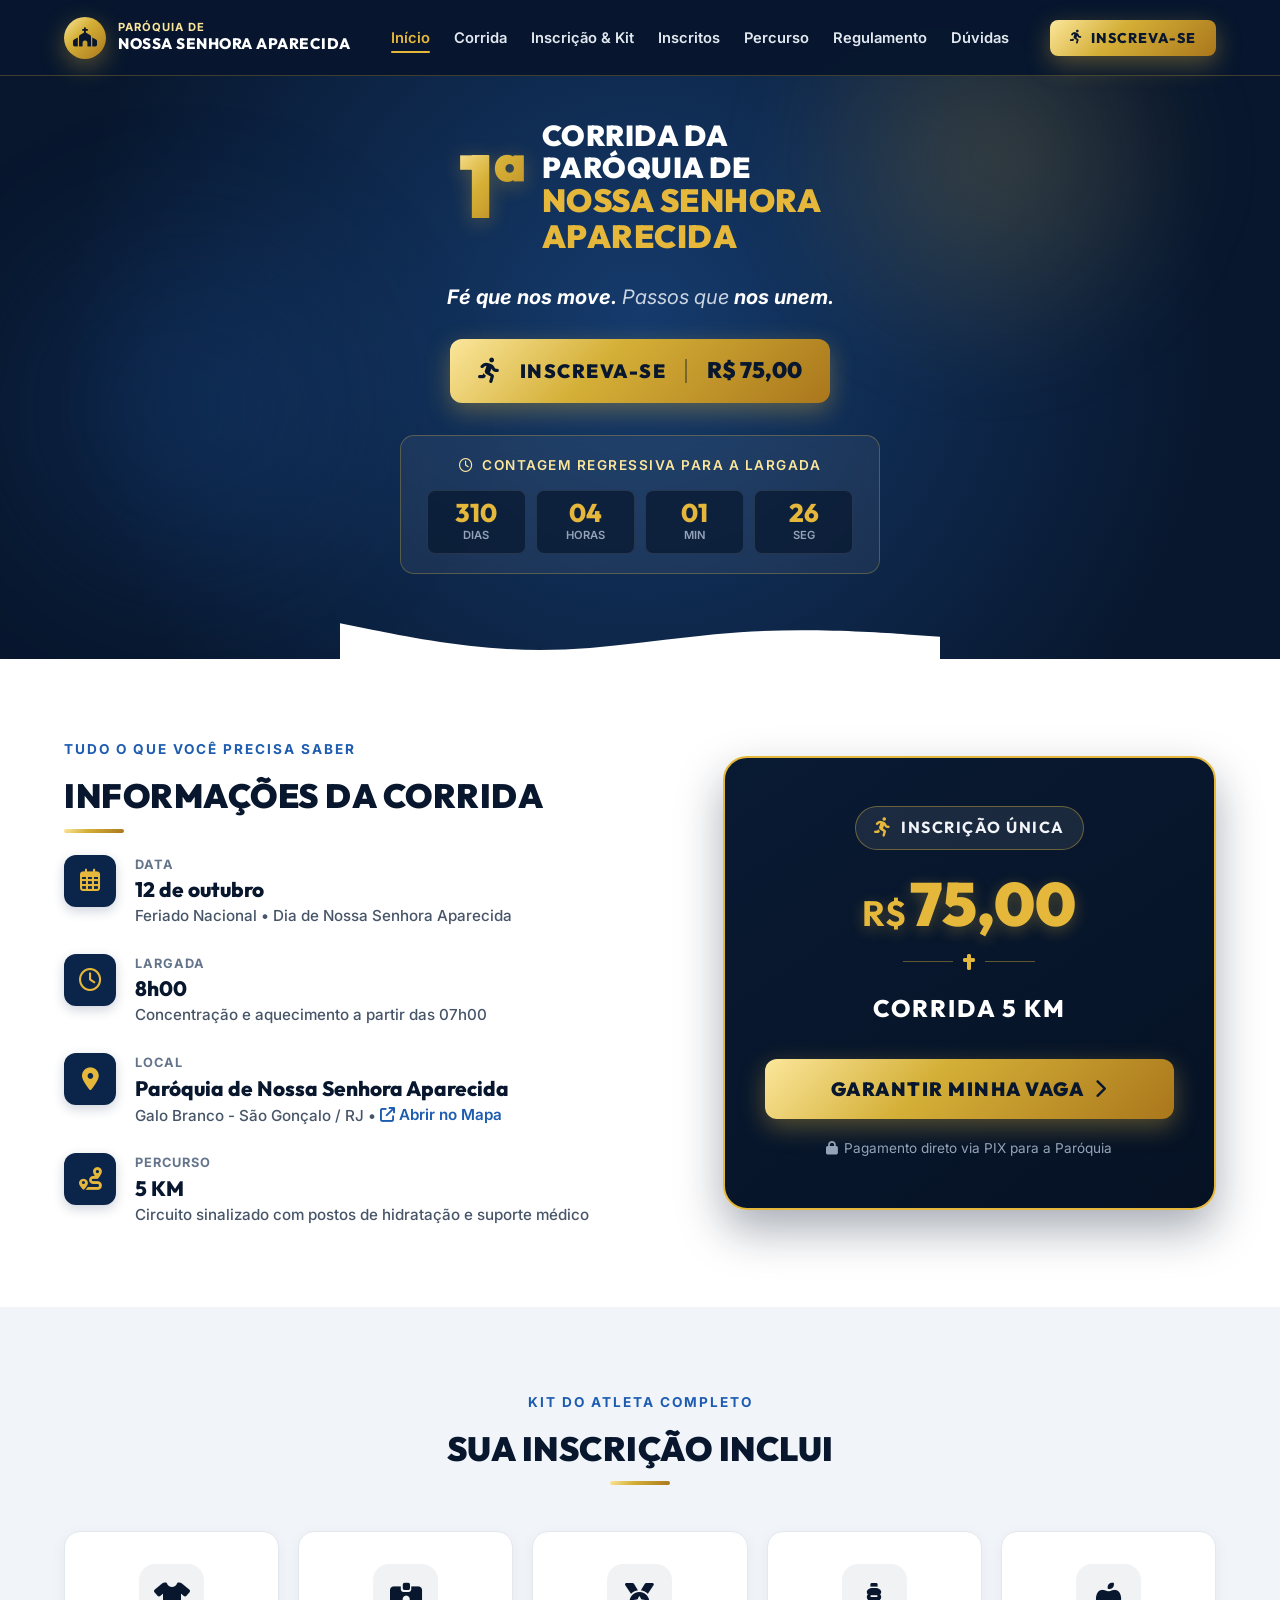
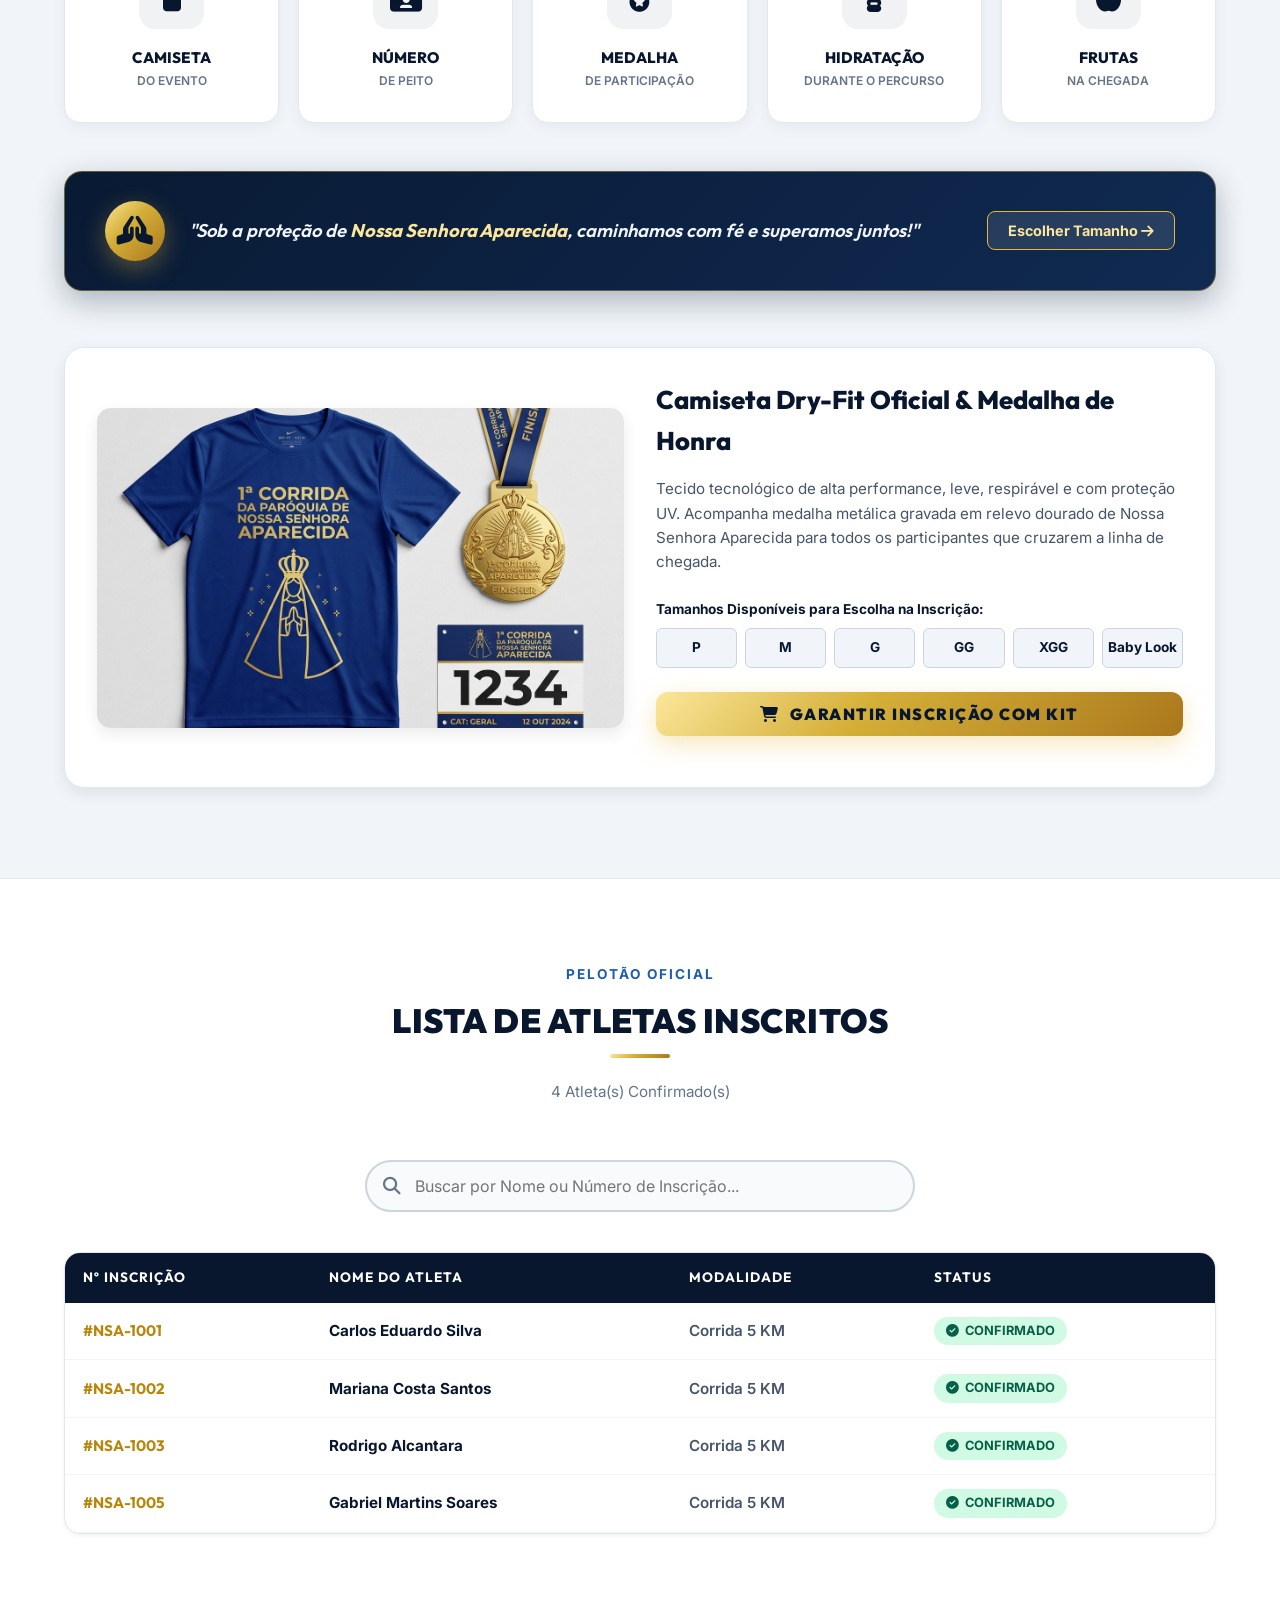
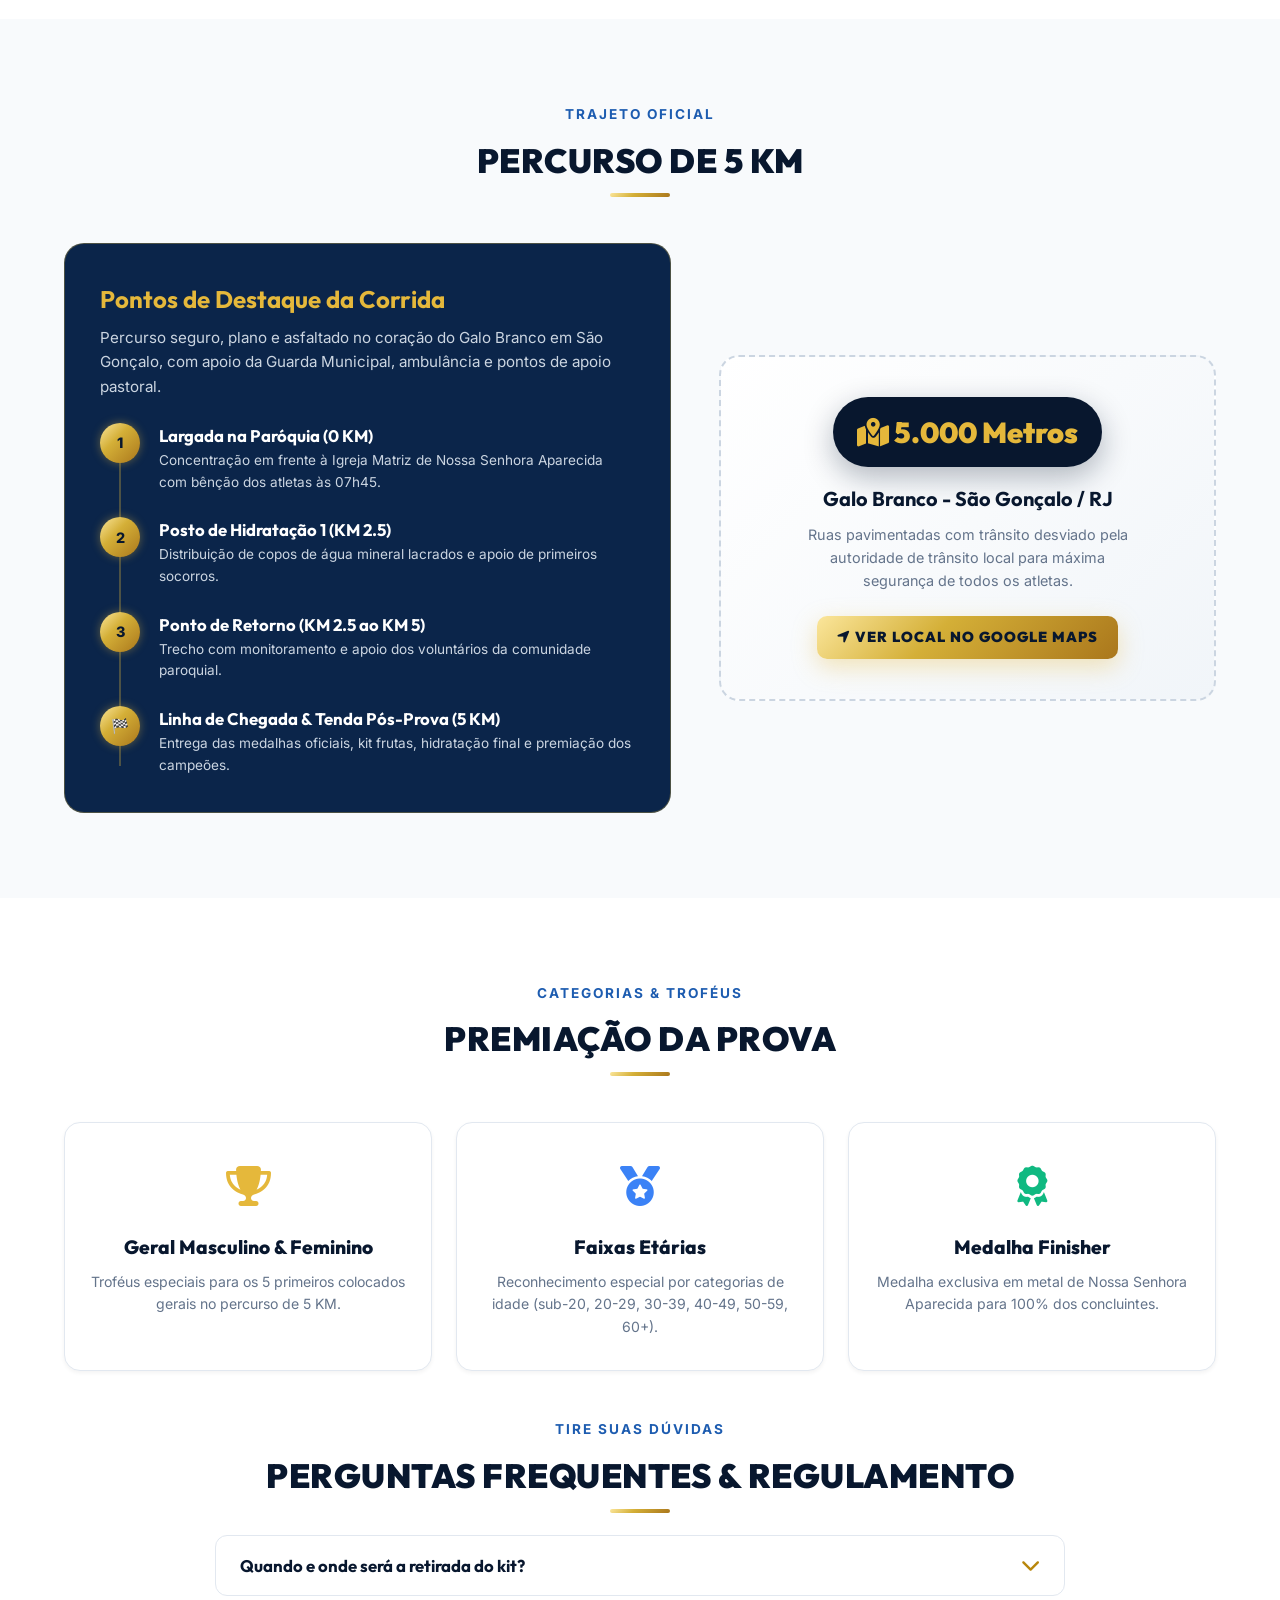
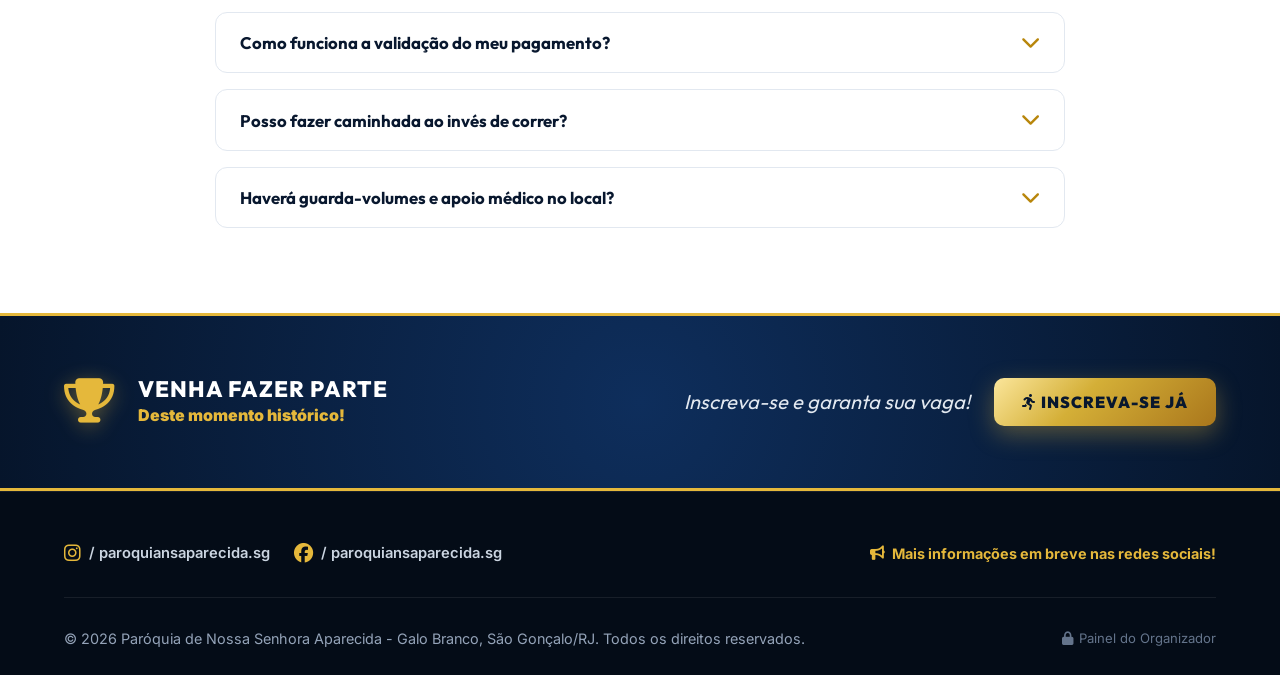
==== commit 8bfa70dc: "Fix: Mobile header and hero alignment, and direct organizer panel" ====
--- a/index.html
+++ b/index.html
@@ -65,8 +65,8 @@
         <div class="hero-edition">
           <span class="hero-number">1ª</span>
           <div class="hero-title-group">
-            <h1 class="hero-title-top">Corrida da</h1>
-            <h2 class="hero-title-church">Paróquia de<br>Nossa Senhora Aparecida</h2>
+            <h1 class="hero-title-top">Corrida da<br>Paróquia de</h1>
+            <h2 class="hero-title-church">Nossa Senhora<br>Aparecida</h2>
           </div>
         </div>
 
--- a/css/style.css
+++ b/css/style.css
@@ -1,5 +1,5 @@
 /* ==========================================================================
-   1ª CORRIDA DA PARÓQUIA DE NOSSA SENHORA APARECIDA - CSS DESIGN SYSTEM
+   1ª CORRIDA DA PARÓQUIA DE NOSSA SENHORA APARECIDA - DESIGN SYSTEM
    ========================================================================== */
 
 @import url('https://fonts.googleapis.com/css2?family=Montserrat:ital,wght@0,300;0,400;0,600;0,700;0,800;0,900;1,400;1,700&family=Outfit:wght@400;500;600;700;800;900&family=Inter:wght@300;400;500;600;700&display=swap');
@@ -59,6 +59,7 @@
 html {
   scroll-behavior: smooth;
   font-size: 16px;
+  -webkit-text-size-adjust: 100%;
 }
 
 body {
@@ -67,6 +68,7 @@
   color: var(--color-text-dark);
   line-height: 1.6;
   overflow-x: hidden;
+  width: 100%;
   -webkit-font-smoothing: antialiased;
 }
 
@@ -106,23 +108,23 @@
   left: 0;
   width: 100%;
   z-index: 1000;
-  background: rgba(8, 23, 46, 0.95);
+  background: rgba(8, 23, 46, 0.98);
   backdrop-filter: blur(12px);
   -webkit-backdrop-filter: blur(12px);
-  border-bottom: 1px solid rgba(229, 184, 59, 0.2);
+  border-bottom: 1px solid rgba(229, 184, 59, 0.25);
   transition: var(--transition-normal);
 }
 
 .header.scrolled {
-  box-shadow: 0 4px 20px rgba(0, 0, 0, 0.3);
-  background: rgba(6, 18, 36, 0.98);
+  box-shadow: 0 4px 20px rgba(0, 0, 0, 0.35);
+  background: rgba(6, 18, 36, 0.99);
 }
 
 .navbar {
   display: flex;
   align-items: center;
   justify-content: space-between;
-  height: 80px;
+  height: 75px;
 }
 
 .nav-brand {
@@ -130,11 +132,12 @@
   align-items: center;
   gap: 12px;
   color: #fff;
+  text-decoration: none;
 }
 
 .brand-icon {
-  width: 44px;
-  height: 44px;
+  width: 42px;
+  height: 42px;
   display: flex;
   align-items: center;
   justify-content: center;
@@ -143,41 +146,45 @@
   color: var(--color-primary-navy);
   box-shadow: var(--shadow-gold);
   flex-shrink: 0;
-  font-size: 1.3rem;
+  font-size: 1.2rem;
 }
 
 .brand-text {
   display: flex;
   flex-direction: column;
+  justify-content: center;
 }
 
 .brand-sub {
-  font-size: 0.72rem;
+  font-size: 0.7rem;
   text-transform: uppercase;
-  letter-spacing: 1.5px;
+  letter-spacing: 1px;
   color: var(--color-gold-light);
-  font-weight: 600;
+  font-weight: 700;
+  line-height: 1;
+  margin-bottom: 2px;
 }
 
 .brand-title {
   font-family: var(--font-heading);
-  font-size: 1.05rem;
+  font-size: 0.95rem;
   font-weight: 800;
   letter-spacing: 0.5px;
   color: #ffffff;
   text-transform: uppercase;
+  line-height: 1.15;
 }
 
 .nav-menu {
   display: flex;
   align-items: center;
-  gap: 1.6rem;
+  gap: 1.5rem;
 }
 
 .nav-link {
   color: #e2e8f0;
-  font-size: 0.95rem;
-  font-weight: 500;
+  font-size: 0.92rem;
+  font-weight: 600;
   position: relative;
   padding: 6px 0;
 }
@@ -202,10 +209,10 @@
   color: var(--color-primary-navy);
   font-family: var(--font-heading);
   font-weight: 800;
-  font-size: 0.9rem;
+  font-size: 0.88rem;
   letter-spacing: 1px;
   text-transform: uppercase;
-  padding: 10px 22px;
+  padding: 9px 20px;
   border-radius: 8px;
   border: none;
   cursor: pointer;
@@ -214,6 +221,7 @@
   display: inline-flex;
   align-items: center;
   gap: 8px;
+  white-space: nowrap;
 }
 
 .btn-header-cta:hover {
@@ -227,20 +235,23 @@
   background: transparent;
   border: none;
   color: #fff;
-  font-size: 1.7rem;
+  font-size: 1.6rem;
   cursor: pointer;
+  padding: 6px;
+  display: none;
 }
 
 /* ==========================================================================
-   HERO SECTION
+   HERO SECTION (FLUID, CENTERED & HARMONIOUS)
    ========================================================================== */
 .hero {
   position: relative;
-  background: radial-gradient(circle at 70% 30%, #153b6d 0%, #08172e 80%);
+  background: radial-gradient(circle at center, #153b6d 0%, #08172e 80%);
   color: #fff;
-  padding-top: 130px;
-  padding-bottom: 90px;
+  padding-top: 120px;
+  padding-bottom: 85px;
   overflow: hidden;
+  text-align: center;
 }
 
 .hero-glow-1 {
@@ -269,7 +280,7 @@
   display: flex;
   flex-direction: column;
   align-items: center;
-  text-align: center;
+  justify-content: center;
   max-width: 860px;
   margin: 0 auto;
   position: relative;
@@ -280,45 +291,50 @@
   display: flex;
   flex-direction: column;
   align-items: center;
+  width: 100%;
 }
 
 .hero-edition {
   display: flex;
-  align-items: baseline;
+  flex-direction: row;
+  align-items: center;
   justify-content: center;
-  gap: 15px;
-  margin-bottom: 0.5rem;
+  gap: 16px;
+  margin-bottom: 0.8rem;
+  text-align: left;
 }
 
 .hero-number {
   font-family: var(--font-heading);
-  font-size: 6rem;
+  font-size: 5.5rem;
   font-weight: 900;
   line-height: 0.85;
   background: var(--color-gold-metallic);
   -webkit-background-clip: text;
   -webkit-text-fill-color: transparent;
   text-shadow: 0 4px 20px rgba(229, 184, 59, 0.3);
+  flex-shrink: 0;
 }
 
 .hero-title-group {
   display: flex;
   flex-direction: column;
+  text-align: left;
 }
 
 .hero-title-top {
   font-family: var(--font-heading);
-  font-size: 2.2rem;
+  font-size: 1.8rem;
   font-weight: 900;
   text-transform: uppercase;
-  letter-spacing: 1px;
+  letter-spacing: 0.5px;
   line-height: 1.1;
   color: #ffffff;
 }
 
 .hero-title-church {
   font-family: var(--font-heading);
-  font-size: 2.35rem;
+  font-size: 2rem;
   font-weight: 900;
   text-transform: uppercase;
   color: var(--color-gold);
@@ -327,13 +343,14 @@
 }
 
 .hero-slogan {
-  font-size: 1.35rem;
+  font-size: 1.25rem;
   font-style: italic;
   font-weight: 400;
   color: #cbd5e1;
-  margin-top: 1rem;
-  margin-bottom: 2rem;
+  margin: 1rem auto 1.8rem;
   line-height: 1.4;
+  text-align: center;
+  max-width: 600px;
 }
 
 .hero-slogan strong {
@@ -344,7 +361,8 @@
 .hero-cta-box {
   display: inline-flex;
   align-items: center;
-  gap: 1rem;
+  justify-content: center;
+  gap: 1.2rem;
   background: var(--color-gold-metallic);
   padding: 14px 28px;
   border-radius: 12px;
@@ -354,6 +372,7 @@
   box-shadow: var(--shadow-gold);
   transition: transform var(--transition-fast), box-shadow var(--transition-fast);
   cursor: pointer;
+  white-space: nowrap;
 }
 
 .hero-cta-box:hover {
@@ -371,6 +390,7 @@
   font-size: 1.2rem;
   letter-spacing: 1.5px;
   text-transform: uppercase;
+  white-space: nowrap;
 }
 
 .hero-cta-box .cta-divider {
@@ -382,17 +402,19 @@
 .hero-cta-box .cta-price {
   font-size: 1.4rem;
   font-weight: 900;
+  white-space: nowrap;
 }
 
 /* Countdown Timer */
 .countdown-container {
-  margin-top: 2.5rem;
-  background: rgba(255, 255, 255, 0.05);
+  margin-top: 2rem;
+  background: rgba(255, 255, 255, 0.06);
   border: 1px solid rgba(229, 184, 59, 0.3);
   backdrop-filter: blur(10px);
   border-radius: 14px;
   padding: 1.2rem 1.6rem;
-  max-width: 460px;
+  width: 100%;
+  max-width: 480px;
 }
 
 .countdown-title {
@@ -404,6 +426,7 @@
   font-weight: 600;
   display: flex;
   align-items: center;
+  justify-content: center;
   gap: 8px;
 }
 
@@ -423,7 +446,7 @@
 
 .countdown-val {
   font-family: var(--font-heading);
-  font-size: 1.7rem;
+  font-size: 1.6rem;
   font-weight: 800;
   color: var(--color-gold);
   line-height: 1.1;
@@ -433,63 +456,6 @@
   font-size: 0.7rem;
   color: #94a3b8;
   text-transform: uppercase;
-  font-weight: 600;
-}
-
-/* Hero Media Image */
-.hero-visual {
-  position: relative;
-}
-
-.hero-img-wrapper {
-  position: relative;
-  border-radius: 20px;
-  overflow: hidden;
-  box-shadow: 0 20px 40px rgba(0, 0, 0, 0.5), 0 0 0 3px rgba(229, 184, 59, 0.4);
-}
-
-.hero-img {
-  width: 100%;
-  height: 480px;
-  object-fit: cover;
-  transition: transform 0.6s ease;
-}
-
-.hero-img-wrapper:hover .hero-img {
-  transform: scale(1.03);
-}
-
-.hero-badge-floating {
-  position: absolute;
-  bottom: 20px;
-  left: 20px;
-  right: 20px;
-  background: rgba(8, 23, 46, 0.9);
-  border: 1px solid rgba(229, 184, 59, 0.4);
-  backdrop-filter: blur(10px);
-  padding: 12px 18px;
-  border-radius: 12px;
-  display: flex;
-  align-items: center;
-  gap: 12px;
-}
-
-.hero-badge-icon {
-  width: 36px;
-  height: 36px;
-  border-radius: 50%;
-  background: var(--color-gold-metallic);
-  color: var(--color-primary-navy);
-  display: flex;
-  align-items: center;
-  justify-content: center;
-  font-size: 1.1rem;
-  flex-shrink: 0;
-}
-
-.hero-badge-text {
-  font-size: 0.85rem;
-  color: #fff;
   font-weight: 600;
 }
 
@@ -505,7 +471,7 @@
 
 .hero-wave-divider svg {
   width: 100%;
-  height: 65px;
+  height: 50px;
   display: block;
 }
 
@@ -520,7 +486,7 @@
 
 .info-highlight-grid {
   display: grid;
-  grid-template-columns: 1fr 1fr;
+  grid-template-columns: 1.1fr 0.9fr;
   gap: 3.5rem;
   align-items: center;
 }
@@ -624,10 +590,6 @@
   display: inline-flex;
   align-items: center;
   gap: 4px;
-}
-
-.info-subtext a:hover {
-  text-decoration: underline;
 }
 
 /* Highlight Registration Card */
@@ -899,6 +861,7 @@
   cursor: pointer;
   white-space: nowrap;
   transition: all var(--transition-fast);
+  text-align: center;
 }
 
 .btn-view-kit-modal:hover {
@@ -965,7 +928,7 @@
 }
 
 /* ==========================================================================
-   PUBLIC ATHLETES LIST SECTION (LISTA DE INSCRITOS)
+   PUBLIC ATHLETES LIST SECTION
    ========================================================================== */
 .section-athletes-list {
   padding: 85px 0;
@@ -1050,6 +1013,7 @@
   font-size: 0.8rem;
   font-weight: 700;
   text-transform: uppercase;
+  white-space: nowrap;
 }
 
 .badge-status.confirmed {
@@ -1067,7 +1031,7 @@
   background: #25d366;
   color: #ffffff !important;
   font-family: var(--font-heading);
-  font-size: 1.1rem;
+  font-size: 1.05rem;
   font-weight: 800;
   padding: 16px 22px;
   border-radius: 12px;
@@ -1080,6 +1044,7 @@
   border: none;
   cursor: pointer;
   transition: all var(--transition-fast);
+  text-align: center;
 }
 
 .btn-whatsapp-proof:hover {
@@ -1174,7 +1139,7 @@
   flex-direction: column;
   align-items: center;
   justify-content: center;
-  min-height: 380px;
+  min-height: 340px;
 }
 
 .route-map-badge {
@@ -1273,12 +1238,14 @@
   font-weight: 700;
   color: var(--color-primary-navy);
   cursor: pointer;
+  gap: 12px;
 }
 
 .faq-question .faq-icon {
   font-size: 1.2rem;
   transition: transform var(--transition-fast);
   color: var(--color-gold-dark);
+  flex-shrink: 0;
 }
 
 .faq-item.active .faq-icon {
@@ -1453,13 +1420,13 @@
   left: 0;
   width: 100%;
   height: 100%;
-  background: rgba(4, 12, 23, 0.85);
+  background: rgba(4, 12, 23, 0.88);
   backdrop-filter: blur(8px);
   z-index: 2000;
   display: flex;
   align-items: center;
   justify-content: center;
-  padding: 1.5rem;
+  padding: 1rem;
   opacity: 0;
   visibility: hidden;
   transition: opacity 0.3s ease, visibility 0.3s ease;
@@ -1767,56 +1734,6 @@
 
 .btn-copy-pix:hover {
   background: #143d73;
-}
-
-/* Success Voucher Screen */
-.voucher-screen {
-  text-align: center;
-  padding: 1.5rem 0;
-}
-
-.voucher-icon-success {
-  width: 70px;
-  height: 70px;
-  border-radius: 50%;
-  background: #d1fae5;
-  color: #059669;
-  font-size: 2.2rem;
-  display: flex;
-  align-items: center;
-  justify-content: center;
-  margin: 0 auto 1.2rem;
-}
-
-.voucher-box {
-  background: #f8fafc;
-  border: 2px dashed #cbd5e1;
-  border-radius: 16px;
-  padding: 1.8rem;
-  margin: 1.5rem 0;
-  text-align: left;
-}
-
-.voucher-row {
-  display: flex;
-  justify-content: space-between;
-  padding: 8px 0;
-  border-bottom: 1px solid #e2e8f0;
-  font-size: 0.9rem;
-}
-
-.voucher-row:last-child {
-  border-bottom: none;
-}
-
-.voucher-row span:first-child {
-  color: #64748b;
-  font-weight: 600;
-}
-
-.voucher-row span:last-child {
-  color: var(--color-primary-navy);
-  font-weight: 800;
 }
 
 /* Toast Message */
@@ -1843,112 +1760,12 @@
   opacity: 1;
 }
 
-/* ==========================================================================
-   ADMIN PANEL STYLES (ADMIN.HTML)
-   ========================================================================== */
-.admin-body {
-  background-color: #f1f5f9;
-}
-
-.admin-header {
-  background: #08172e;
-  color: #fff;
-  padding: 1.2rem 0;
-  border-bottom: 2px solid var(--color-gold);
-}
-
-.admin-header .container {
-  display: flex;
-  justify-content: space-between;
-  align-items: center;
-}
-
-.admin-stats-grid {
-  display: grid;
-  grid-template-columns: repeat(4, 1fr);
-  gap: 1.2rem;
-  margin: 2rem 0;
-}
-
-.admin-stat-card {
-  background: #fff;
-  border-radius: 14px;
-  padding: 1.5rem;
-  border: 1px solid #e2e8f0;
-  box-shadow: var(--shadow-sm);
-  display: flex;
-  align-items: center;
-  gap: 1.2rem;
-}
-
-.stat-icon {
-  width: 50px;
-  height: 50px;
-  border-radius: 12px;
-  display: flex;
-  align-items: center;
-  justify-content: center;
-  font-size: 1.5rem;
-}
-
-.stat-icon.total { background: #e0f2fe; color: #0284c7; }
-.stat-icon.confirmed { background: #dcfce7; color: #16a34a; }
-.stat-icon.pending { background: #fef3c7; color: #d97706; }
-.stat-icon.money { background: #fef9c3; color: #ca8a04; }
-
-.stat-info h4 {
-  font-size: 0.8rem;
-  color: #64748b;
-  text-transform: uppercase;
-  font-weight: 700;
-}
-
-.stat-info p {
-  font-family: var(--font-heading);
-  font-size: 1.6rem;
-  font-weight: 800;
-  color: var(--color-primary-navy);
-}
-
-/* Shirt summary card */
-.shirts-summary-card {
-  background: #ffffff;
-  border-radius: 14px;
-  padding: 1.2rem 1.8rem;
-  margin-bottom: 2rem;
-  border: 1px solid #e2e8f0;
-  box-shadow: var(--shadow-sm);
-}
-
-.shirts-summary-grid {
-  display: flex;
-  gap: 1rem;
-  flex-wrap: wrap;
-  margin-top: 0.8rem;
-}
-
-.shirt-count-badge {
-  background: #f8fafc;
-  border: 1px solid #cbd5e1;
-  padding: 8px 14px;
-  border-radius: 8px;
-  font-size: 0.85rem;
-  font-weight: 700;
-  color: var(--color-primary-navy);
-}
-
-.shirt-count-badge span {
-  color: var(--color-accent-blue);
-  font-size: 1rem;
-  margin-left: 4px;
-}
-
 /* Switch Toggle Component */
 .switch-toggle {
   position: relative;
   display: inline-block;
-  width: 48px;
-  height: 26px;
+  width: 46px;
+  height: 24px;
 }
 
 .switch-toggle input {
@@ -1969,8 +1786,8 @@
 .slider-round:before {
   position: absolute;
   content: "";
-  height: 18px;
-  width: 18px;
+  height: 16px;
+  width: 16px;
   left: 4px;
   bottom: 4px;
   background-color: white;
@@ -1987,23 +1804,9 @@
 }
 
 /* ==========================================================================
-   RESPONSIVE BREAKPOINTS
+   RESPONSIVE MEDIA QUERIES (MOBILE FIXES)
    ========================================================================== */
 @media (max-width: 992px) {
-  .hero-grid {
-    grid-template-columns: 1fr;
-    text-align: center;
-    gap: 2.5rem;
-  }
-  
-  .hero-edition {
-    justify-content: center;
-  }
-
-  .countdown-container {
-    margin: 2rem auto 0;
-  }
-
   .info-highlight-grid {
     grid-template-columns: 1fr;
     gap: 2.5rem;
@@ -2024,85 +1827,301 @@
   .kit-visual-showcase {
     grid-template-columns: 1fr;
   }
-
-  .admin-stats-grid {
-    grid-template-columns: repeat(2, 1fr);
-  }
 }
 
 @media (max-width: 768px) {
+  .container {
+    padding: 0 1.2rem;
+  }
+
+  /* Navbar Mobile - Clean & Non-clipping */
+  .navbar {
+    height: 70px;
+  }
+
+  .brand-icon {
+    width: 38px;
+    height: 38px;
+    font-size: 1.1rem;
+  }
+
+  .brand-sub {
+    font-size: 0.65rem;
+  }
+
+  .brand-title {
+    font-size: 0.85rem;
+  }
+
+  /* Hide header CTA on mobile to avoid cramped navbar */
+  .btn-header-cta {
+    display: none;
+  }
+
+  .nav-toggle {
+    display: block;
+  }
+
   .nav-menu {
     position: fixed;
-    top: 80px;
+    top: 70px;
     left: -100%;
     width: 100%;
-    height: calc(100vh - 80px);
+    height: calc(100vh - 70px);
     background: #08172e;
     flex-direction: column;
-    padding: 2.5rem 1.5rem;
-    gap: 1.5rem;
+    padding: 2rem 1.5rem;
+    gap: 1.2rem;
     transition: left 0.3s ease;
     align-items: flex-start;
+    overflow-y: auto;
+    z-index: 1000;
   }
 
   .nav-menu.open {
     left: 0;
   }
 
-  .nav-toggle {
-    display: block;
+  .nav-link {
+    font-size: 1.15rem;
+    padding: 10px 0;
+    width: 100%;
+    border-bottom: 1px solid rgba(255, 255, 255, 0.08);
+  }
+
+  /* Hero Section Mobile */
+  .hero {
+    padding-top: 105px;
+    padding-bottom: 60px;
+  }
+
+  .hero-edition {
+    gap: 12px;
+    margin-bottom: 0.5rem;
+  }
+
+  .hero-number {
+    font-size: 4.2rem;
   }
 
   .hero-title-top {
-    font-size: 1.6rem;
+    font-size: 1.25rem;
+    line-height: 1.1;
   }
 
   .hero-title-church {
-    font-size: 1.7rem;
-  }
-
-  .hero-number {
-    font-size: 4.5rem;
-  }
-
+    font-size: 1.35rem;
+    line-height: 1.1;
+  }
+
+  .hero-slogan {
+    font-size: 1.05rem;
+    margin: 0.8rem auto 1.6rem;
+  }
+
+  .hero-cta-box {
+    padding: 12px 20px;
+    gap: 12px;
+  }
+
+  .hero-cta-box .runner-icon {
+    font-size: 1.35rem;
+  }
+
+  .hero-cta-box .cta-action {
+    font-size: 1rem;
+  }
+
+  .hero-cta-box .cta-price {
+    font-size: 1.2rem;
+  }
+
+  .countdown-container {
+    margin-top: 1.6rem;
+    padding: 1rem 0.8rem;
+  }
+
+  .countdown-val {
+    font-size: 1.35rem;
+  }
+
+  /* Section Spacing */
+  .section-info-highlight,
+  .section-included,
+  .section-athletes-list,
+  .section-route,
+  .section-rules {
+    padding: 55px 0;
+  }
+
+  .section-main-title {
+    font-size: 1.65rem;
+  }
+
+  /* Registration Highlight Card */
+  .card-registration-highlight {
+    padding: 2.2rem 1.4rem;
+    border-radius: 18px;
+  }
+
+  .card-reg-price {
+    font-size: 3rem;
+  }
+
+  .card-reg-price span {
+    font-size: 1.8rem;
+  }
+
+  .btn-guarantee-spot {
+    padding: 15px 18px;
+    font-size: 1.05rem;
+  }
+
+  /* Kit Grid Mobile */
   .kit-grid {
     grid-template-columns: repeat(2, 1fr);
-  }
-
-  .form-group-row {
-    grid-template-columns: 1fr;
+    gap: 0.8rem;
+  }
+
+  .kit-item-card {
+    padding: 1.4rem 0.8rem;
+  }
+
+  .kit-icon-box {
+    width: 52px;
+    height: 52px;
+    font-size: 1.5rem;
+    margin-bottom: 0.8rem;
   }
 
   .devotional-banner {
     flex-direction: column;
     text-align: center;
+    padding: 1.5rem 1.2rem;
+    gap: 1.2rem;
   }
 
   .devotional-left {
     flex-direction: column;
-  }
-
+    gap: 0.8rem;
+  }
+
+  .devotional-quote {
+    font-size: 1rem;
+  }
+
+  .btn-view-kit-modal {
+    width: 100%;
+  }
+
+  .size-table-preview {
+    grid-template-columns: repeat(3, 1fr);
+  }
+
+  /* Modals */
+  .modal-overlay {
+    padding: 0.5rem;
+  }
+
+  .modal-container {
+    max-height: 94vh;
+    border-radius: 16px;
+  }
+
+  .modal-header {
+    padding: 1.2rem 1.2rem;
+  }
+
+  .modal-header-title {
+    font-size: 1.15rem;
+  }
+
+  .modal-body {
+    padding: 1.4rem 1.1rem;
+  }
+
+  .form-group-row {
+    grid-template-columns: 1fr;
+    gap: 0;
+  }
+
+  .form-nav-buttons {
+    flex-direction: column;
+    gap: 0.8rem;
+  }
+
+  .btn-form-prev, .btn-form-next {
+    width: 100%;
+    text-align: center;
+  }
+
+  /* CTA Banner & Footer */
   .cta-banner-wrapper {
     flex-direction: column;
     text-align: center;
+    gap: 1.5rem;
   }
 
   .cta-banner-left {
     flex-direction: column;
+    gap: 0.8rem;
   }
 
   .cta-banner-right {
     flex-direction: column;
-  }
-
-  .admin-stats-grid {
-    grid-template-columns: 1fr;
+    gap: 1rem;
+    width: 100%;
+  }
+
+  .btn-banner-action {
+    width: 100%;
+    text-align: center;
+  }
+
+  .footer-top {
+    flex-direction: column;
+    text-align: center;
+    gap: 1.2rem;
+  }
+
+  .footer-social-links {
+    justify-content: center;
+  }
+
+  .footer-bottom {
+    flex-direction: column;
+    text-align: center;
+    gap: 0.8rem;
   }
 }
 
 @media (max-width: 480px) {
-  .kit-grid {
-    grid-template-columns: 1fr;
+  .hero-edition {
+    gap: 10px;
+  }
+
+  .hero-number {
+    font-size: 3.6rem;
+  }
+
+  .hero-title-top {
+    font-size: 1.1rem;
+  }
+
+  .hero-title-church {
+    font-size: 1.2rem;
+  }
+
+  .countdown-grid {
+    gap: 6px;
+  }
+
+  .countdown-card {
+    padding: 6px 2px;
+  }
+
+  .countdown-val {
+    font-size: 1.25rem;
   }
 
   .shirt-picker-grid {
@@ -2110,6 +2129,19 @@
   }
 
   .card-reg-price {
-    font-size: 3rem;
-  }
-}
+    font-size: 2.6rem;
+  }
+
+  .pix-copy-box {
+    flex-direction: column;
+  }
+
+  .btn-copy-pix {
+    width: 100%;
+    padding: 12px;
+  }
+
+  .step-tab span:last-child {
+    font-size: 0.72rem;
+  }
+}
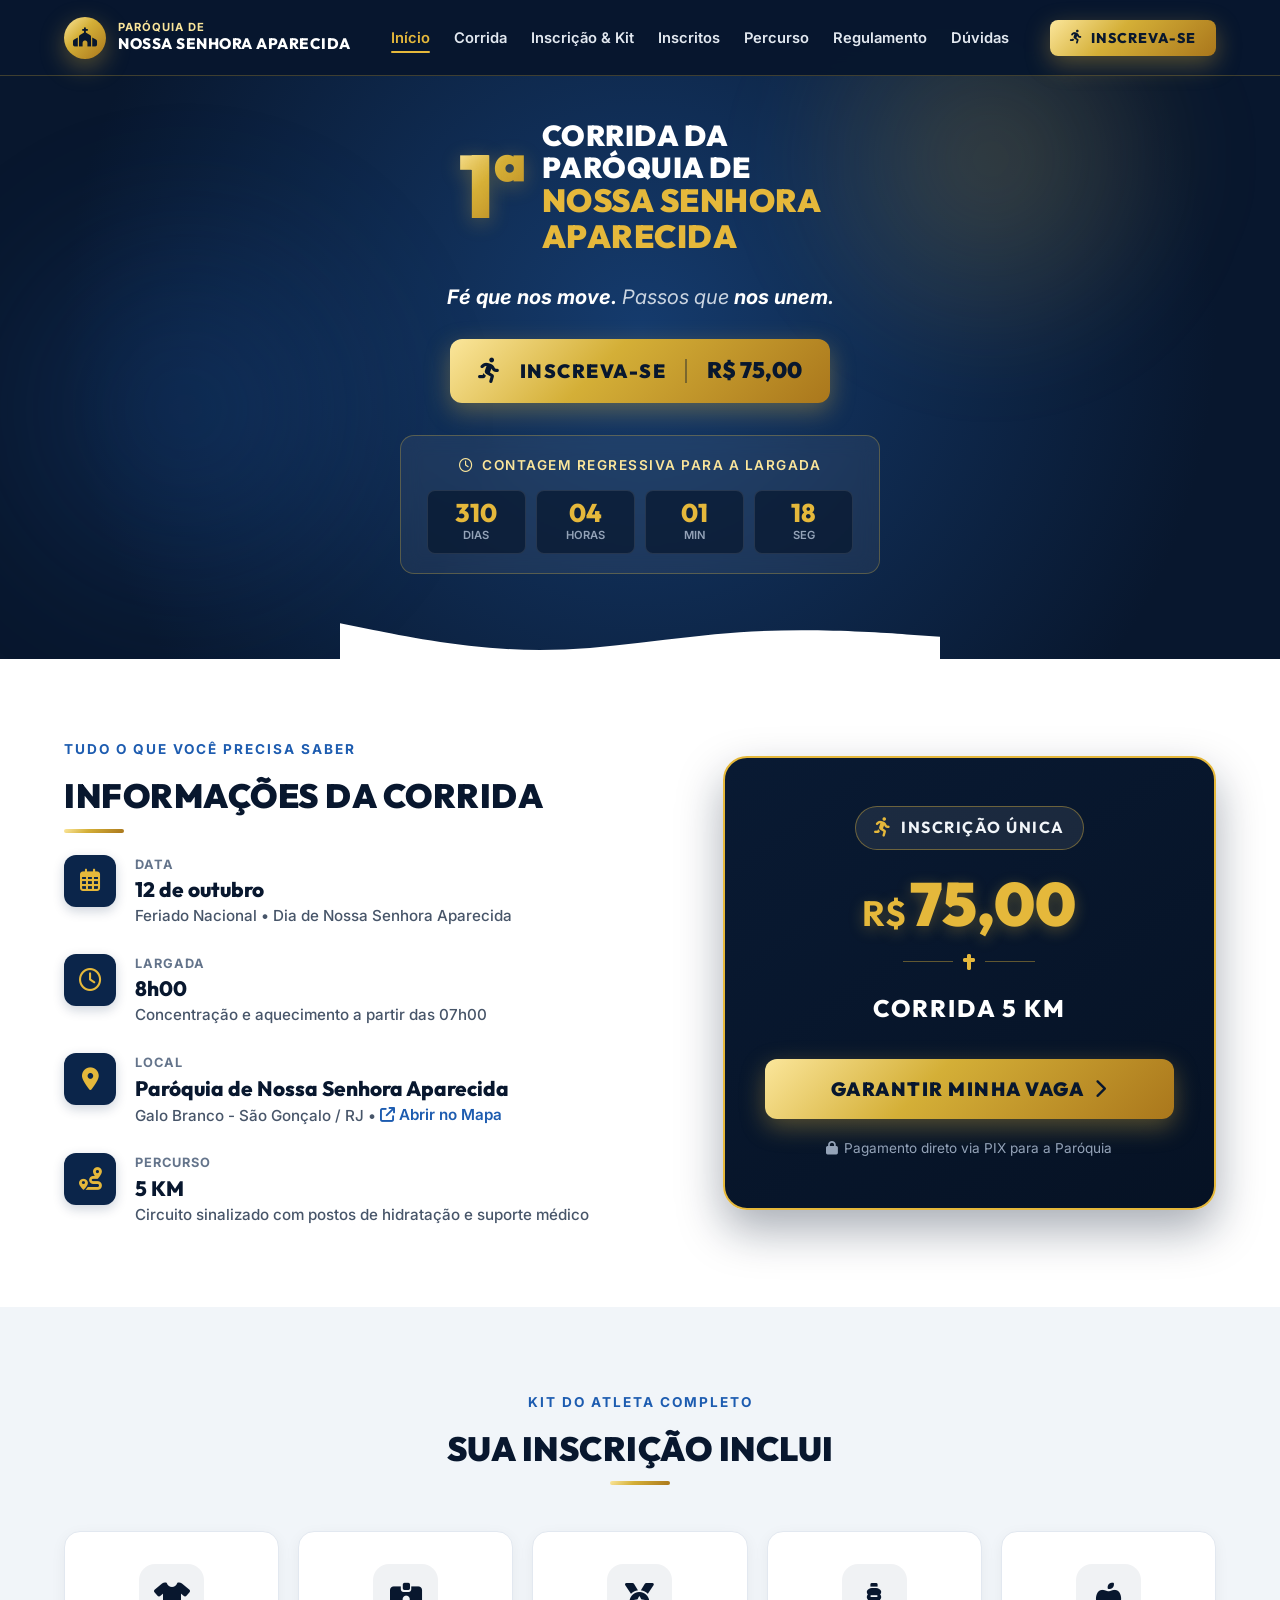
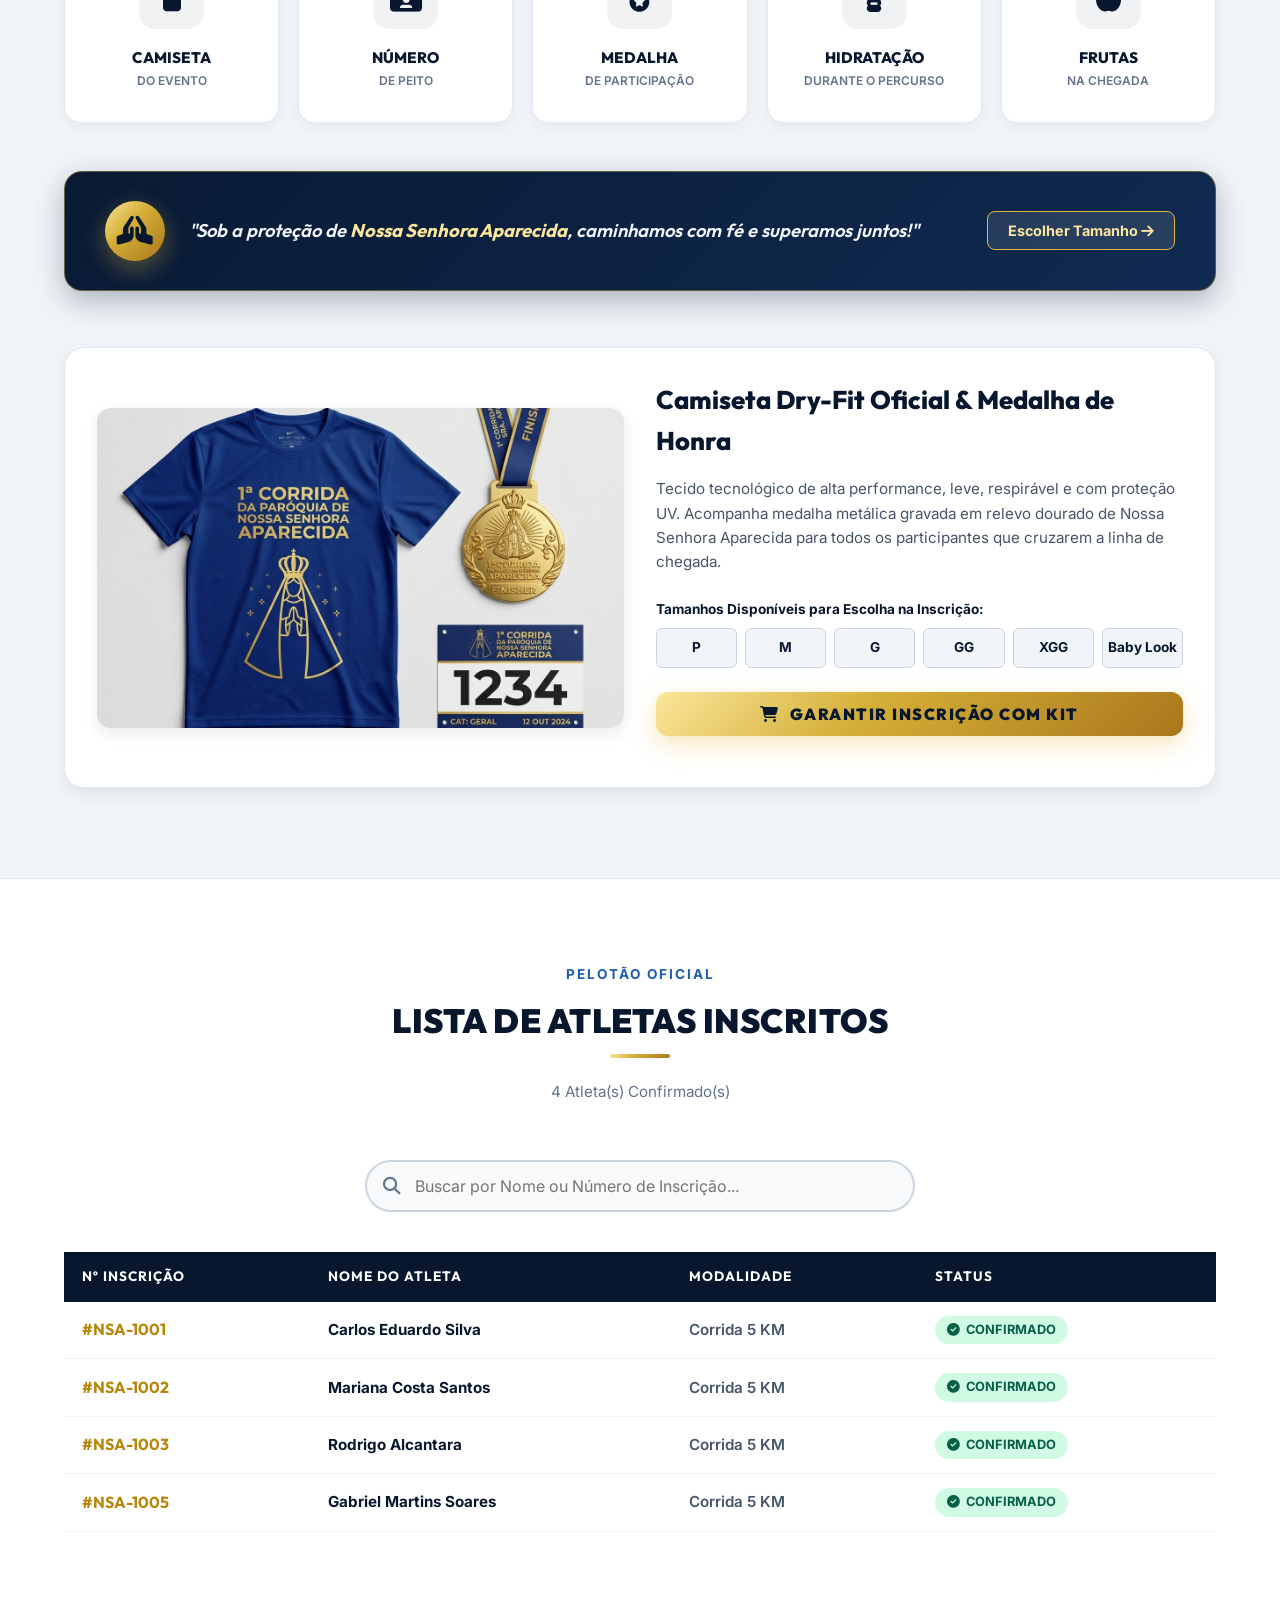
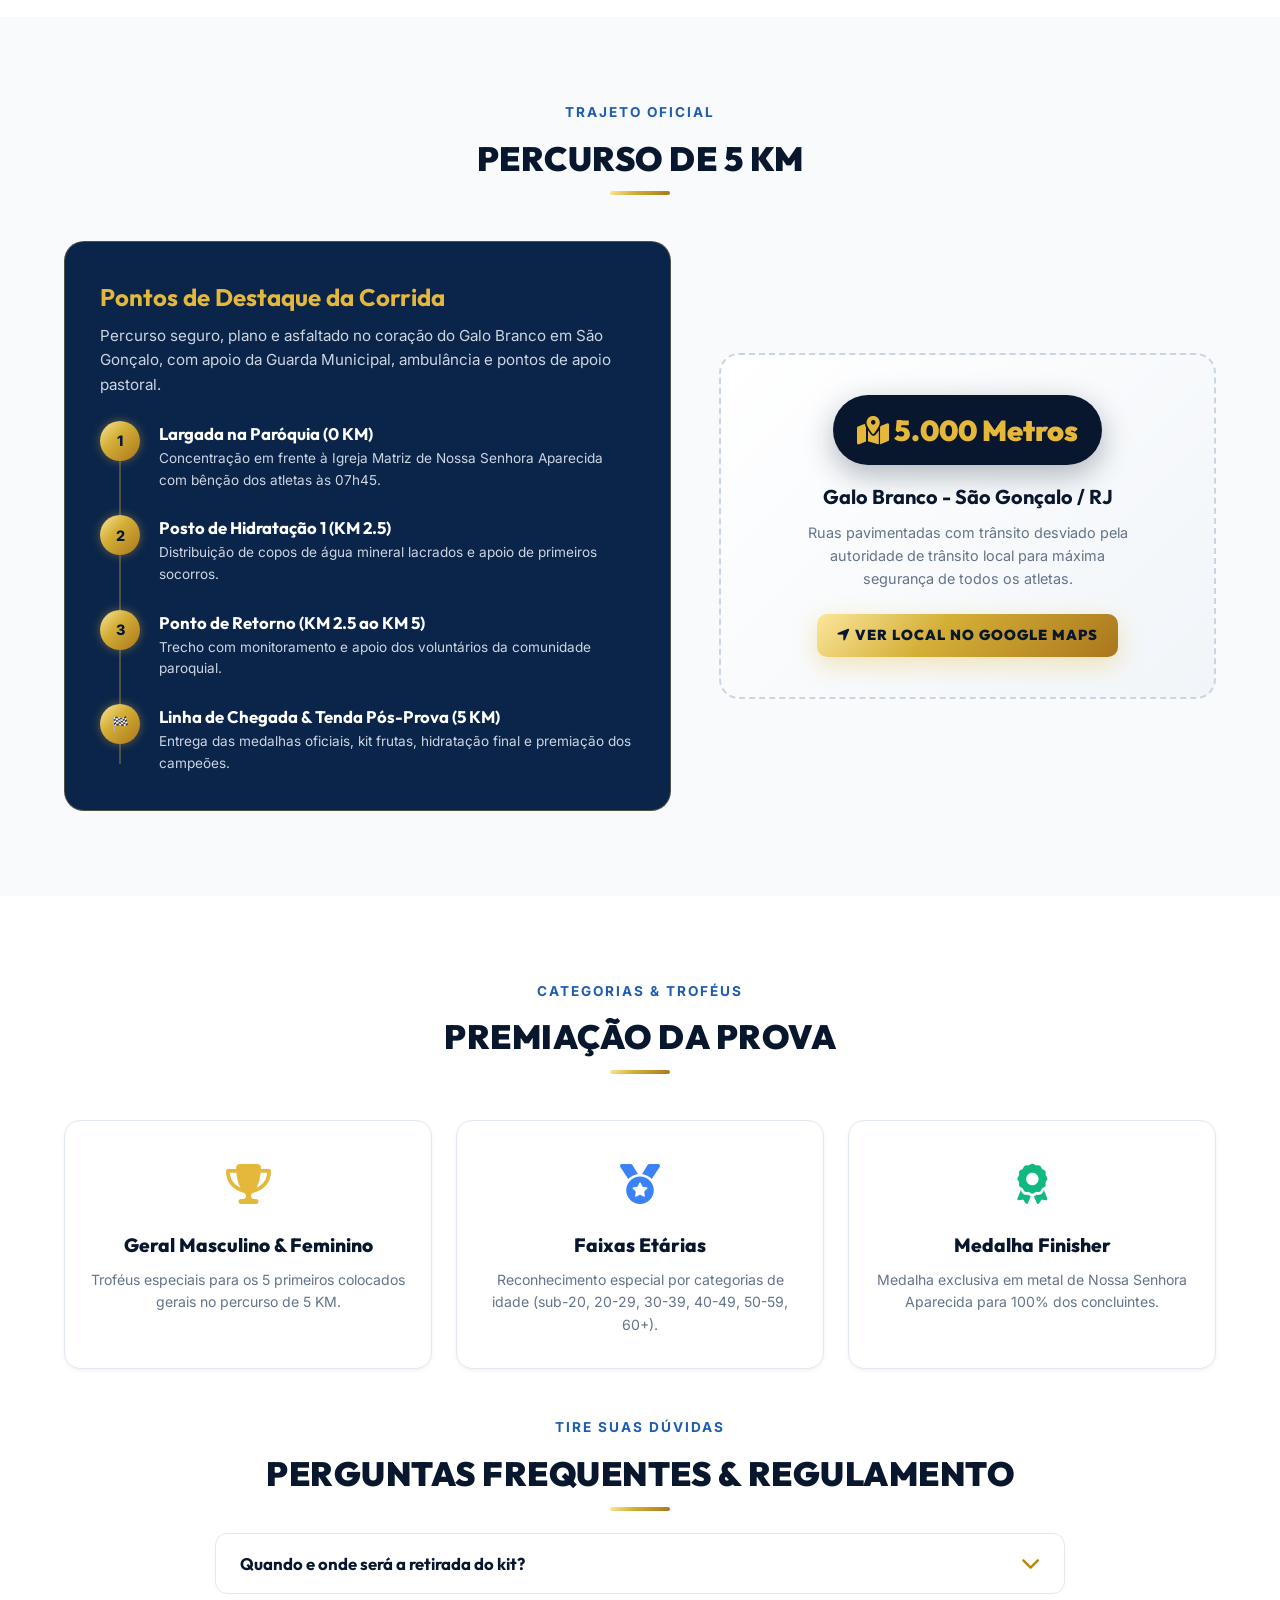
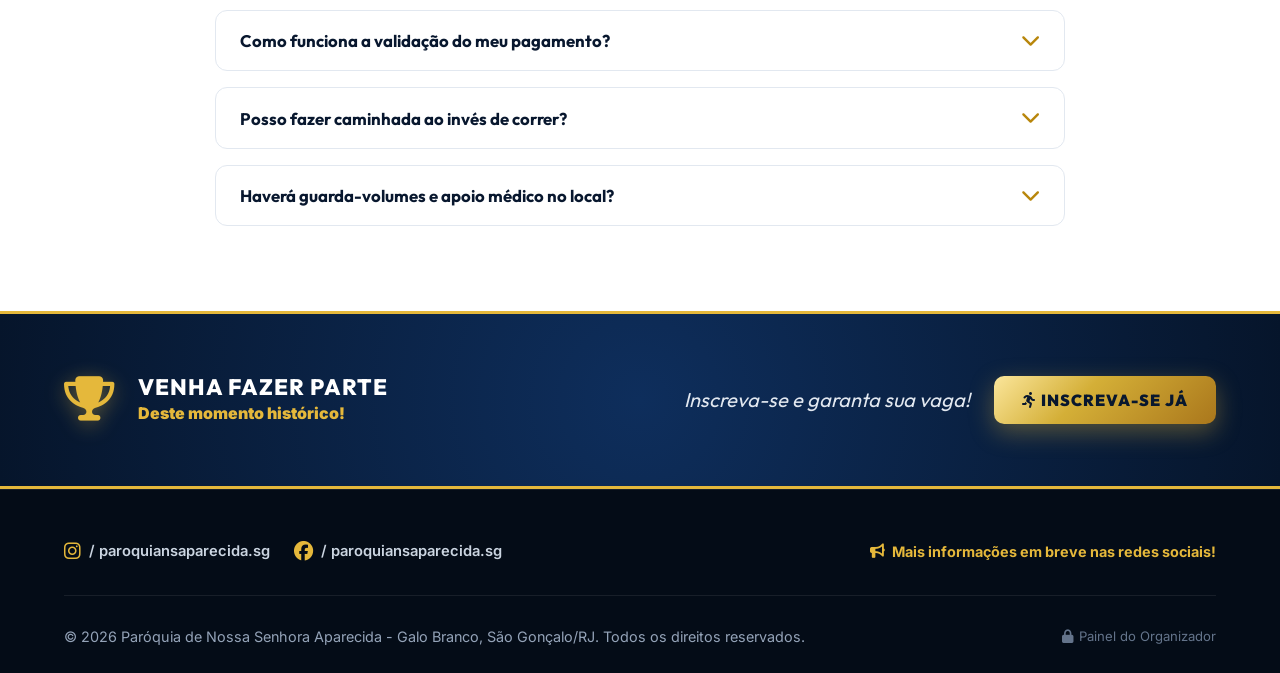
==== commit b1e81de2: "Fix: Mobile card view for registered athletes list and responsive modal" ====
--- a/index.html
+++ b/index.html
@@ -325,22 +325,26 @@
         <input type="text" class="search-input" placeholder="Buscar por Nome ou Número de Inscrição..." oninput="handlePublicSearch(event)">
       </div>
 
-      <!-- Tabela de Inscritos -->
+      <!-- Tabela / Cards de Inscritos -->
       <div class="athletes-table-card">
-        <div style="overflow-x: auto;">
-          <table class="athletes-table">
-            <thead>
-              <tr>
-                <th>Nº Inscrição</th>
-                <th>Nome do Atleta</th>
-                <th>Modalidade</th>
-                <th>Status</th>
-              </tr>
-            </thead>
-            <tbody id="publicAthletesTableBody">
-              <!-- Preenchido dinamicamente via app.js -->
-            </tbody>
-          </table>
+        <!-- Tabela para Desktop -->
+        <table class="athletes-table desktop-table">
+          <thead>
+            <tr>
+              <th>Nº Inscrição</th>
+              <th>Nome do Atleta</th>
+              <th>Modalidade</th>
+              <th>Status</th>
+            </tr>
+          </thead>
+          <tbody id="publicAthletesTableBody">
+            <!-- Preenchido dinamicamente via app.js -->
+          </tbody>
+        </table>
+
+        <!-- Cards para Telas Mobile -->
+        <div class="athletes-mobile-cards-grid" id="publicAthletesMobileCards">
+          <!-- Preenchido dinamicamente via app.js -->
         </div>
       </div>
     </div>
--- a/css/style.css
+++ b/css/style.css
@@ -969,12 +969,55 @@
   font-size: 1.1rem;
 }
 
-.athletes-table-card {
+.athletes-mobile-cards-grid {
+  display: none;
+}
+
+.athlete-mobile-card {
   background: #ffffff;
-  border-radius: 16px;
   border: 1px solid #e2e8f0;
+  border-radius: 12px;
+  padding: 14px;
+  display: flex;
+  flex-direction: column;
+  gap: 6px;
   box-shadow: var(--shadow-sm);
-  overflow: hidden;
+  transition: all var(--transition-fast);
+}
+
+.athlete-mobile-card:hover {
+  border-color: var(--color-gold);
+  box-shadow: 0 4px 12px rgba(0, 0, 0, 0.06);
+}
+
+.athlete-card-header {
+  display: flex;
+  justify-content: space-between;
+  align-items: center;
+}
+
+.athlete-card-id {
+  font-family: var(--font-heading);
+  font-size: 0.95rem;
+  font-weight: 800;
+  color: var(--color-gold-dark);
+}
+
+.athlete-card-name {
+  font-family: var(--font-heading);
+  font-size: 1.05rem;
+  font-weight: 800;
+  color: var(--color-primary-navy);
+  line-height: 1.2;
+}
+
+.athlete-card-meta {
+  font-size: 0.85rem;
+  color: #64748b;
+  display: flex;
+  align-items: center;
+  gap: 6px;
+  font-weight: 600;
 }
 
 .athletes-table {
@@ -1977,6 +2020,18 @@
     font-size: 1.05rem;
   }
 
+  /* Lista de Inscritos Responsiva (Cards no Mobile) */
+  .desktop-table {
+    display: none !important;
+  }
+
+  .athletes-mobile-cards-grid {
+    display: flex !important;
+    flex-direction: column;
+    gap: 10px;
+    padding: 10px;
+  }
+
   /* Kit Grid Mobile */
   .kit-grid {
     grid-template-columns: repeat(2, 1fr);
